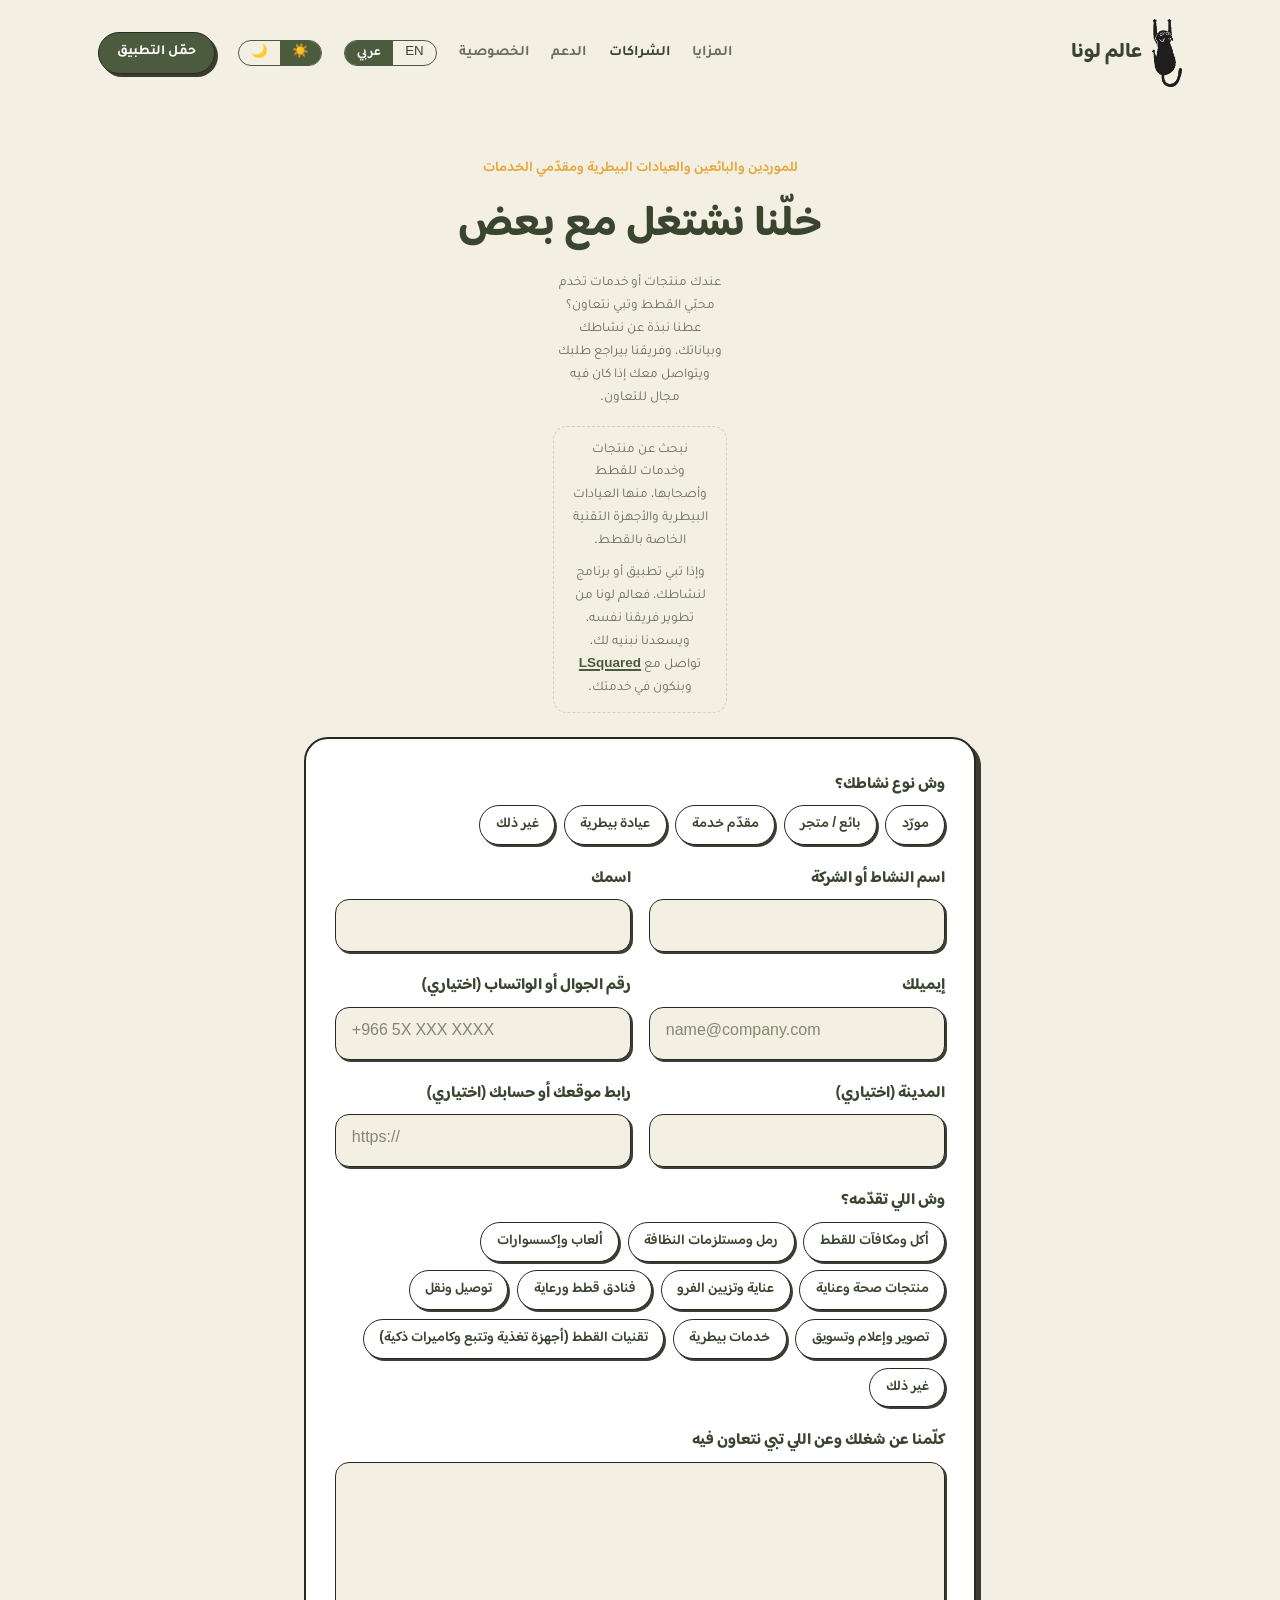
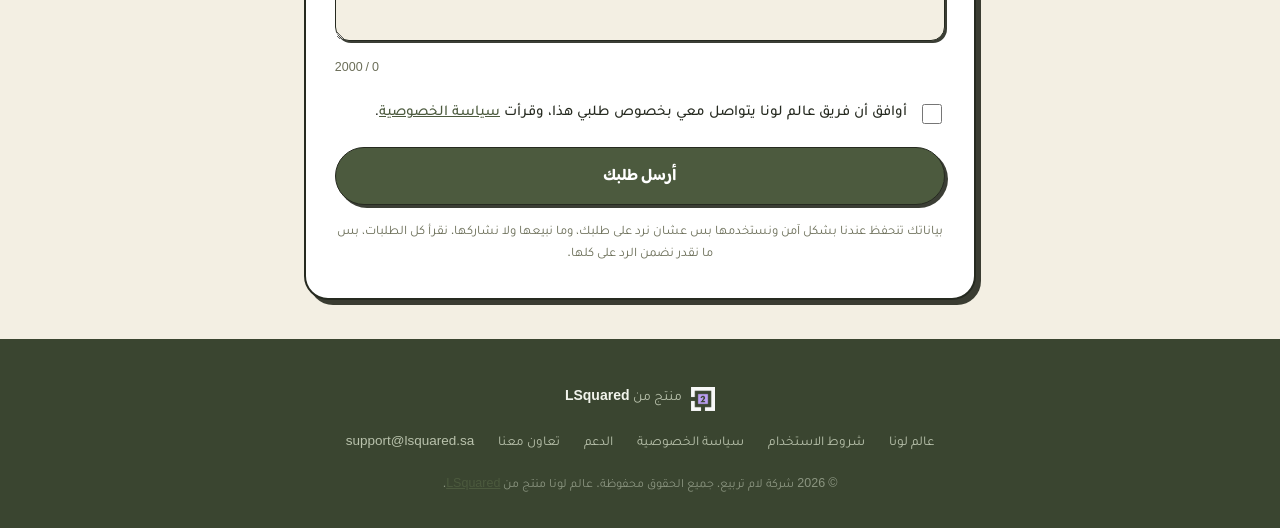
==== partners.html @ 373c2fe8 "Website: Partners page, side drawer, search markup and page counter - New /partners page: bilingual " ====
<!DOCTYPE html>
<html lang="ar" dir="rtl">
<head>
<meta charset="UTF-8">
<meta name="viewport" content="width=device-width, initial-scale=1.0">
<title>شركاء عالم لونا · Partner with Luna's World</title>
<meta name="description" content="للموردين والبائعين ومقدّمي الخدمات: أرسل طلب تعاون لفريق عالم لونا. — For suppliers, sellers and service providers: send a partnership enquiry to the Luna's World team.">
<!-- SEO-BLOCK:START (managed by build_seo.py, safe to regenerate) -->
<link rel="canonical" href="https://lunasworld.lsquared.sa/partners">
<meta name="robots" content="index, follow">
<meta property="og:site_name" content="Luna's World">
<meta property="og:type" content="website">
<meta property="og:title" content="شركاء عالم لونا · Partner with Luna's World">
<meta property="og:description" content="للموردين والبائعين ومقدّمي الخدمات: أرسل طلب تعاون لفريق عالم لونا. — For suppliers, sellers and service providers: send a partnership enquiry to the Luna's World team.">
<meta property="og:url" content="https://lunasworld.lsquared.sa/partners">
<meta property="og:image" content="https://lunasworld.lsquared.sa/og-image.png">
<meta property="og:image:width" content="1200">
<meta property="og:image:height" content="630">
<meta name="twitter:card" content="summary_large_image">
<meta name="twitter:title" content="شركاء عالم لونا · Partner with Luna's World">
<meta name="twitter:description" content="للموردين والبائعين ومقدّمي الخدمات: أرسل طلب تعاون لفريق عالم لونا. — For suppliers, sellers and service providers: send a partnership enquiry to the Luna's World team.">
<meta name="twitter:image" content="https://lunasworld.lsquared.sa/og-image.png">
<!-- SEO-BLOCK:END -->
<link rel="icon" type="image/png" href="[data-uri]">
<style>
@font-face { font-family:"Baloo 2"; src:url([data-uri]) format("woff2"); font-weight:600 800; font-display:swap; }
@font-face { font-family:"Baloo Bhaijaan 2"; src:url([data-uri]) format("woff2"); font-weight:600 800; font-display:swap; }
@font-face { font-family:"Nunito"; src:url([data-uri]) format("woff2"); font-weight:400 700; font-display:swap; }
@font-face { font-family:"Tajawal"; src:url([data-uri]) format("woff2"); font-weight:400; font-display:swap; }
@font-face { font-family:"Tajawal"; src:url([data-uri]) format("woff2"); font-weight:500; font-display:swap; }
@font-face { font-family:"Tajawal"; src:url([data-uri]) format("woff2"); font-weight:700; font-display:swap; }

:root {
  --cream: #f3efe3;
  --cream-deep: #e3dcc8;
  --card: #ffffff;
  --card-solid: #ffffff;
  --forest: #4c5a3e;
  --forest-deep: #3a4530;
  --gold: #e8a93c;
  --rose: #b5678f;
  --ink: #262a20;
  --ink-soft: #6b6e58;
  --line: rgba(38,42,32,0.16);
  --shadow: rgba(38,42,32,0.9);

  --font-display: "Baloo 2", sans-serif;
  --font-body: "Nunito", -apple-system, sans-serif;
}
html[lang="ar"] {
  --font-display: "Baloo Bhaijaan 2", sans-serif;
  --font-body: "Tajawal", -apple-system, sans-serif;
}
html[data-theme="dark"] {
  color-scheme: dark;
  --cream: #101010;
  --cream-deep: #2c2b23;
  --card: #191916;
  --card-solid: #191916;
  --forest: #759460;
  --forest-deep: #5c7549;
  --gold: #d6a24b;
  --rose: #c97fa3;
  --ink: #d6d3c6;
  --ink-soft: #82846f;
  --line: rgba(214,211,198,0.18);
  --shadow: rgba(0,0,0,0.6);
}
html, body { transition: background-color 0.2s ease, color 0.2s ease; }
.logo-dark, .appicon-dark { display: none; }
html[data-theme="dark"] .logo-light, html[data-theme="dark"] .appicon-light { display: none; }
html[data-theme="dark"] .logo-dark, html[data-theme="dark"] .appicon-dark { display: inline-block; }

/* language visibility: default markup is Arabic-first, English hidden until toggled */
html[lang="ar"] .en { display: none; }
html[lang="en"] .ar { display: none; }

* { box-sizing: border-box; }
html, body { margin:0; padding:0; }
body {
  background: var(--cream);
  color: var(--ink);
  font-family: var(--font-body);
  font-size: 17px;
  line-height: 1.7;
}
h1,h2,h3 { margin:0; text-wrap: balance; font-family: var(--font-display); }
p { margin:0; }
img { max-width:100%; display:block; }
a { color: var(--forest); }
a:focus-visible, button:focus-visible { outline: 2px solid var(--forest); outline-offset: 3px; }
button { font-family: inherit; cursor: pointer; }

.eyebrow {
  font-family: var(--font-display);
  font-weight: 600;
  font-size: 14px;
  letter-spacing: 0.03em;
  color: var(--gold);
  text-transform: uppercase;
}
html[lang="ar"] .eyebrow { text-transform: none; letter-spacing: 0; }

h2.section-title {
  font-weight: 700;
  font-size: clamp(1.7rem, 4vw, 2.4rem);
  color: var(--forest-deep);
  margin-top: 0.4rem;
}

/* ---------- nav ---------- */
.nav {
  display: flex;
  align-items: center;
  justify-content: space-between;
  gap: 1rem;
  padding: 1.2rem clamp(1.2rem, 4vw, 3rem);
  max-width: 1180px;
  margin: 0 auto;
}
.nav-brand {
  display: flex;
  align-items: center;
  gap: 0.6rem;
  text-decoration: none;
  color: var(--forest-deep);
}
.nav-brand img { width: 30px; height: auto; }
.nav-brand span { font-family: var(--font-display); font-weight: 700; font-size: 1.3rem; }
.nav-links { display: flex; align-items: center; gap: 1.4rem; font-size: 14.5px; }
.nav-links a { text-decoration: none; color: var(--ink-soft); font-weight: 600; }
.nav-links a:hover { color: var(--forest-deep); }
.nav-links a.nav-cta, .nav-links a.nav-cta:hover { color: #fff; }
.lang-toggle, .theme-toggle {
  display: inline-flex;
  border: 1.5px solid var(--forest);
  border-radius: 100px;
  overflow: hidden;
  font-family: var(--font-display);
  font-weight: 600;
  font-size: 13px;
}
.lang-toggle button, .theme-toggle button {
  border: none;
  background: transparent;
  color: var(--forest-deep);
  padding: 0.4em 0.9em;
  line-height: 1;
}
.lang-toggle button.active, .theme-toggle button.active { background: var(--forest); color: #fff; }
.nav-cta {
  font-size: 14px;
  font-weight: 700;
  color: #fff;
  background: var(--forest);
  padding: 0.6em 1.3em;
  border-radius: 100px;
  text-decoration: none;
  white-space: nowrap;
  border: 1.5px solid var(--ink);
  box-shadow: 3px 3px 0 var(--shadow);
  transition: transform 0.12s, box-shadow 0.12s, background 0.12s;
}
.nav-cta:hover { background: var(--forest-deep); transform: translate(1px,1px); box-shadow: 2px 2px 0 var(--shadow); }
@media (max-width: 700px) {
  .nav-links a:not(.nav-cta) { display: none; }
}

/* ---------- layout ---------- */
.wrap { max-width: 720px; margin: 0 auto; padding: 0 1.5rem; }
.wrap-wide { max-width: 1080px; margin: 0 auto; padding: 0 1.5rem; }
section { padding: 4.2rem 0; }

/* ---------- buttons ---------- */
.btn {
  display: inline-flex;
  align-items: center;
  gap: 0.5em;
  font-family: var(--font-display);
  font-size: 15.5px;
  font-weight: 700;
  padding: 0.85em 1.7em;
  border-radius: 100px;
  text-decoration: none;
  border: 1.5px solid var(--ink);
  box-shadow: 3px 3px 0 var(--shadow);
  transition: transform 0.12s, box-shadow 0.12s, background 0.12s;
}
.btn:hover { transform: translate(1px,1px); box-shadow: 2px 2px 0 var(--shadow); }
.btn-primary { background: var(--forest); color: #fff; }
.btn-primary:hover { background: var(--forest-deep); }
.btn-ghost { background: var(--card-solid); color: var(--forest-deep); }

.pill {
  display: inline-flex;
  align-items: center;
  gap: 0.5em;
  font-family: var(--font-display);
  font-size: 12.5px;
  font-weight: 600;
  padding: 0.5em 1.1em;
  border-radius: 100px;
  background: var(--card-solid);
  border: 1.5px solid var(--ink);
  box-shadow: 2px 2px 0 var(--shadow);
  color: var(--forest-deep);
}
.pill .dot { width:6px; height:6px; border-radius:50%; background: var(--rose); flex:none; }

/* ---------- cards ---------- */
.card {
  background: var(--card-solid);
  border: 1.5px solid var(--ink);
  border-radius: 18px;
  padding: 1.7rem 1.9rem;
  box-shadow: 3px 3px 0 var(--shadow);
}

/* ---------- hero ---------- */
.hero { padding: 3rem 0 3.5rem; text-align: center; }
.hero .wrap { display:flex; flex-direction:column; align-items:center; gap: 1.3rem; }
.hero .appicon { width: 120px; height:120px; border-radius: 28px; border: 2px solid var(--ink); box-shadow: 5px 5px 0 var(--shadow); }
.hero h1 {
  font-size: clamp(2.6rem, 9vw, 4rem);
  color: var(--forest-deep);
  line-height: 1.05;
}
.hero .tagline { font-size: 1.1rem; color: var(--ink-soft); max-width: 46ch; }
.hero .cta-row { display:flex; gap: 0.9rem; flex-wrap: wrap; justify-content:center; margin-top: 0.4rem; }

/* ---------- features ---------- */
.feature-grid {
  margin-top: 2.2rem;
  display: grid;
  grid-template-columns: repeat(2, 1fr);
  gap: 1.1rem;
}
.feature-grid .card { display:flex; gap: 1rem; align-items:flex-start; }
.feature-grid .card .emoji { font-size: 1.6rem; flex: none; }
.feature-grid .card h3 { font-size: 1.15rem; margin-bottom: 0.35rem; color: var(--forest-deep); }
.feature-grid .card p { font-size: 14.5px; color: var(--ink-soft); }
@media (max-width: 620px) { .feature-grid { grid-template-columns: 1fr; } }

/* ---------- steps ---------- */
.steps { margin-top: 2.2rem; display: flex; flex-direction: column; gap: 1rem; }
.step {
  display: flex; gap: 1.1rem; align-items: flex-start;
  background: var(--card-solid); border: 1.5px solid var(--ink); border-radius: 16px;
  box-shadow: 3px 3px 0 var(--shadow);
  padding: 1.4rem 1.6rem;
}
.step .num {
  font-family: var(--font-display); font-weight: 800; font-size: 1.5rem;
  color: var(--rose); flex: none; width: 1.3em;
}
.step h3 { font-size: 1.02rem; margin-bottom: 0.2rem; color: var(--forest-deep); }
.step p { font-size: 14.5px; color: var(--ink-soft); }

/* ---------- adopt showcase ---------- */
.showcase { display:flex; align-items:center; gap: 2.5rem; flex-wrap: wrap; justify-content:center; margin-top: 2rem; }
.showcase img { width: 220px; }
.showcase .text { max-width: 340px; text-align: start; }
.showcase .text p { color: var(--ink-soft); font-size: 15px; margin-top: 0.6rem; }

/* ---------- CTA band ---------- */
.cta-band {
  text-align: center;
  background: var(--card-solid);
  border: 2px solid var(--ink);
  border-radius: 24px;
  box-shadow: 5px 5px 0 var(--shadow);
  padding: 3rem 1.8rem;
  margin: 1rem 1.5rem;
}
.cta-band h2 { margin-bottom: 1.1rem; }

/* ---------- footer ---------- */
footer.site-footer {
  background: var(--forest-deep);
  color: #d9dfd2;
  padding: 3rem 1.5rem 2rem;
  margin-top: 2rem;
}
html[data-theme="dark"] footer.site-footer { background: #141a0f; }
footer .wrap-wide { display: flex; flex-direction: column; align-items: center; gap: 1.3rem; text-align: center; }
footer .lsquared-line { display: flex; align-items: center; gap: 0.6rem; font-size: 14px; color: #b9c2ac; }
footer .lsquared-line img { width: 24px; height: 24px; }
footer .lsquared-line a { color: #f2f4ec; text-decoration: none; font-weight: 700; }
footer .lsquared-line a:hover { text-decoration: underline; }
footer .foot-links { display: flex; gap: 1.5rem; flex-wrap: wrap; justify-content: center; font-size: 13.5px; }
footer .foot-links a { color: #b9c2ac; text-decoration: none; }
footer .foot-links a:hover { color: #fff; }
footer .copyright { font-size: 12.5px; color: #8b9580; }

/* ---------- legal pages ---------- */
.legal-header { padding: 3.2rem 0 1rem; text-align: center; }
.legal-header .eyebrow { display:block; margin-bottom: 0.5rem; }
.legal-header h1 { font-size: clamp(2rem, 6vw, 2.7rem); color: var(--forest-deep); }
.legal-header .updated { font-size: 13.5px; color: var(--ink-soft); margin-top: 0.6rem; }
.legal-body { padding-top: 0.5rem; padding-bottom: 3.6rem; }
.legal-body h2 {
  font-size: 1.3rem; margin-top: 2.4rem; margin-bottom: 0.7rem; color: var(--forest-deep);
}
.legal-body h2:first-child { margin-top: 0; }
.legal-body p, .legal-body li { font-size: 15.5px; color: var(--ink-soft); margin-bottom: 0.85rem; }
.legal-body ul { padding-inline-start: 1.3rem; margin: 0 0 0.85rem; }
.legal-body strong { color: var(--ink); }
.legal-body a { color: var(--forest); text-decoration: underline; text-decoration-color: var(--line); }

/* ---------- FAQ ---------- */
.faq-item { background: var(--card-solid); border: 1.5px solid var(--ink); border-radius: 16px; box-shadow: 3px 3px 0 var(--shadow); padding: 1.4rem 1.6rem; margin-bottom: 1rem; }
.faq-item h3 { font-size: 1.1rem; margin-bottom: 0.45rem; color: var(--forest-deep); }
.faq-item p { font-size: 14.5px; color: var(--ink-soft); }
.contact-card { text-align: center; background: var(--card-solid); border: 2px solid var(--ink); box-shadow: 5px 5px 0 var(--shadow); border-radius: 24px; padding: 2.6rem 1.8rem; margin: 2.4rem 0; }
.contact-card h2 { margin-bottom: 0.6rem; }
.contact-card p { color: var(--ink-soft); margin-bottom: 1.3rem; }
/* ---------- legal + FAQ additions (v2) ---------- */
.legal-h3 { font-size: 1.05rem; margin: 1.4rem 0 0.5rem; color: var(--ink); }
.legal-note { background: var(--card-solid); border: 1.5px solid var(--ink); border-radius: 16px; box-shadow: 3px 3px 0 var(--shadow); padding: 1rem 1.3rem; margin: 0 0 1rem; }
.legal-note p { margin: 0; }
.legal-body a:hover { color: var(--forest-deep); }
.faq-group-title { font-size: 1.25rem; color: var(--forest-deep); margin: 2.2rem 0 0.9rem; }
.faq-group-title:first-of-type { margin-top: 0.4rem; }
details.faq-item { padding: 0; overflow: hidden; }
details.faq-item summary { display: flex; align-items: center; justify-content: space-between; gap: 1rem; cursor: pointer; list-style: none; padding: 1.1rem 1.4rem; font-family: var(--font-display); font-weight: 700; font-size: 1.05rem; color: var(--forest-deep); }
details.faq-item summary::-webkit-details-marker { display: none; }
details.faq-item summary::after { content: "+"; flex: none; width: 1.7rem; height: 1.7rem; line-height: 1.5rem; text-align: center; border: 1.5px solid var(--ink); border-radius: 100px; color: var(--ink); font-size: 1.1rem; }
details.faq-item[open] summary::after { content: "\2212"; background: var(--forest); color: #fff; border-color: var(--forest); }
details.faq-item summary:focus-visible { outline: 2px solid var(--forest); outline-offset: -4px; border-radius: 14px; }
details.faq-item .faq-answer { padding: 0 1.4rem 1.2rem; }
details.faq-item .faq-answer p { margin: 0; font-size: 15px; color: var(--ink-soft); }
.faq-jump { display: flex; flex-wrap: wrap; gap: 0.5rem; margin: 0 0 1.6rem; }
.faq-jump a { text-decoration: none; font-weight: 700; font-size: 13.5px; color: var(--forest-deep); border: 1.5px solid var(--forest); border-radius: 100px; padding: 0.35em 0.95em; }
.faq-jump a:hover { background: var(--forest); color: #fff; }

/* ---------- partners form ---------- */
.form-card { background: var(--card-solid); border: 2px solid var(--ink); border-radius: 24px; box-shadow: 5px 5px 0 var(--shadow); padding: 2rem 1.8rem; margin-bottom: 2.4rem; }
.form-card .field { margin: 0 0 1.25rem; border: 0; padding: 0; min-width: 0; }
.form-card label, .form-card legend { display: block; font-family: var(--font-display); font-weight: 700; font-size: 1rem; color: var(--forest-deep); margin-bottom: .45rem; padding: 0; }
.row2 { display: grid; grid-template-columns: 1fr 1fr; gap: 0 1.1rem; }
@media (max-width: 620px) { .row2 { grid-template-columns: 1fr; } .form-card { padding: 1.5rem 1.2rem; } }
.form-card input[type="text"], .form-card input[type="email"], .form-card input[type="tel"], .form-card textarea {
  width: 100%; font: inherit; font-size: 16px; color: var(--ink); background: var(--cream); border: 1.5px solid var(--ink); border-radius: 14px; padding: .75em 1em; box-shadow: 2px 2px 0 var(--shadow); }
.form-card input[dir="ltr"]::placeholder { text-align: start; }
.form-card textarea { resize: vertical; min-height: 9rem; line-height: 1.6; }
.form-card input::placeholder, .form-card textarea::placeholder { color: var(--ink-soft); opacity: .8; }
.form-card input:focus-visible, .form-card textarea:focus-visible { outline: 2px solid var(--forest); outline-offset: 2px; }
.count { font-size: 12.5px; color: var(--ink-soft); text-align: end; margin-top: .3rem; }
.pills { display: flex; flex-wrap: wrap; gap: .55rem; }
.pill-opt { position: relative; margin: 0 !important; }
.pill-opt input { position: absolute; opacity: 0; inset: 0; width: 100%; height: 100%; margin: 0; cursor: pointer; }
.pill-opt > span { display: inline-block; font-family: var(--font-display); font-weight: 600; font-size: 14px; padding: .5em 1.1em; border-radius: 100px; background: var(--card-solid); border: 1.5px solid var(--ink); box-shadow: 2px 2px 0 var(--shadow); color: var(--forest-deep); transition: transform .12s, box-shadow .12s, background .12s; }
.pill-opt:hover > span { transform: translate(1px,1px); box-shadow: 1px 1px 0 var(--shadow); }
.pill-opt input:checked + span { background: var(--forest); color: #fff; }
.pill-opt input:focus-visible + span { outline: 2px solid var(--forest); outline-offset: 3px; }
.check { display: flex !important; gap: .7rem; align-items: flex-start; font-family: var(--font-body) !important; font-weight: 500 !important; font-size: 15px !important; color: var(--ink) !important; cursor: pointer; }
.check input { width: 1.25rem; height: 1.25rem; margin-top: .2rem; flex: none; accent-color: var(--forest); }
.check a { color: var(--forest); }
.err { display: none; margin: .4rem 0 0 !important; font-size: 13.5px !important; color: #b5482a !important; font-weight: 600; }
html[data-theme="dark"] .err { color: #e0845f !important; }
.field.invalid .err { display: block; }
.field.invalid input[type="text"], .field.invalid input[type="email"], .field.invalid input[type="tel"], .field.invalid textarea { border-color: #b5482a; }
html[data-theme="dark"] .field.invalid input[type="text"], html[data-theme="dark"] .field.invalid input[type="email"], html[data-theme="dark"] .field.invalid input[type="tel"], html[data-theme="dark"] .field.invalid textarea { border-color: #e0845f; }
.hp { position: absolute; width: 1px; height: 1px; margin: -1px; padding: 0; border: 0; overflow: hidden; clip: rect(0 0 0 0); clip-path: inset(50%); white-space: nowrap; }
.form-msg { margin: 0 0 1.1rem; padding: .9rem 1.1rem; border: 1.5px solid #b5482a; border-radius: 14px; font-size: 14.5px; background: var(--cream); }
.form-msg p { margin: 0 !important; color: var(--ink) !important; }
.form-card .btn { width: 100%; justify-content: center; cursor: pointer; font-size: 16.5px; }
.form-card .btn[disabled] { opacity: .7; cursor: progress; }
.fineprint { font-size: 13px !important; color: var(--ink-soft) !important; margin: 1.1rem 0 0 !important; text-align: center; }
.scope-note { max-width: 58ch; margin: 1rem auto 0; font-size: 13.5px; color: var(--ink-soft); text-align: center; border: 1.5px dashed var(--line); border-radius: 14px; padding: .75rem 1rem; }
.scope-note p { margin: 0 !important; color: var(--ink-soft) !important; font-size: 13.5px !important; }
.scope-note p + p { margin-top: .55rem !important; }
.scope-note a { color: var(--forest); font-weight: 700; text-decoration: underline; text-decoration-thickness: 1.5px; text-underline-offset: 2px; }
.scope-note a:hover { color: var(--forest-deep); }
.thanks { text-align: center; }
.thanks h2 { color: var(--forest-deep); font-size: 1.6rem; margin: .6rem 0 .6rem; }
.thanks p { color: var(--ink-soft); margin: 0 0 1.4rem; }
.check-big { width: 4rem; height: 4rem; margin: 0 auto; border-radius: 50%; background: var(--forest); color: #fff; font-size: 2rem; line-height: 4rem; border: 2px solid var(--ink); box-shadow: 3px 3px 0 var(--shadow); }
/* ---------- nav drawer ---------- */
.nav-burger { display: none; align-items: center; justify-content: center; width: 46px; height: 46px; padding: 0; flex: none; cursor: pointer;
  background: var(--card-solid); border: 1.5px solid var(--ink); border-radius: 50%; box-shadow: 3px 3px 0 var(--shadow); transition: transform .12s, box-shadow .12s; }
.nav-burger:hover { transform: translate(1px,1px); box-shadow: 2px 2px 0 var(--shadow); }
.nav-burger:focus-visible, .drawer-close:focus-visible, .d-row:focus-visible, .d-cta:focus-visible { outline: 2px solid var(--forest); outline-offset: 3px; }
.nav-burger .bars { display: grid; gap: 5px; }
.nav-burger .bars i { display: block; width: 20px; height: 2.5px; border-radius: 2px; background: var(--ink); }
@media (max-width: 980px) {
  .nav-links { display: none; }
  .nav-burger { display: inline-flex; }
  .nav { padding-block: .9rem; }
}
html.drawer-open { overflow: hidden; }
.drawer-scrim { position: fixed; inset: 0; z-index: 999; background: rgba(14,15,9,.5); opacity: 0; visibility: hidden; transition: opacity .25s ease, visibility 0s linear .25s; }
.drawer-scrim.open { opacity: 1; visibility: visible; transition: opacity .25s ease, visibility 0s; }
.drawer { position: fixed; z-index: 1000; top: 0; bottom: 0; inset-inline-start: 0; width: min(88vw, 360px); display: flex; flex-direction: column;
  background: var(--cream); color: var(--ink); border-inline-end: 2px solid var(--ink); box-shadow: 6px 0 0 var(--shadow);
  transform: translateX(-105%); visibility: hidden; transition: transform .28s ease, visibility 0s linear .28s; overscroll-behavior: contain; }
html[dir="rtl"] .drawer { transform: translateX(105%); box-shadow: -6px 0 0 var(--shadow); }
.drawer.open, html[dir="rtl"] .drawer.open { transform: none; visibility: visible; transition: transform .28s ease, visibility 0s; }
@media (prefers-reduced-motion: reduce) { .drawer, .drawer-scrim, .nav-burger { transition: none !important; } }
.drawer-head { display: flex; align-items: center; justify-content: space-between; gap: .8rem; padding: .85rem 1.1rem .75rem; border-bottom: 1.5px solid var(--line); }
.drawer-brand .nav-brand { gap: .55rem; }
.drawer-close { width: 42px; height: 42px; flex: none; display: inline-flex; align-items: center; justify-content: center; cursor: pointer; font-size: 16px; font-weight: 700; color: var(--ink);
  background: var(--card-solid); border: 1.5px solid var(--ink); border-radius: 50%; box-shadow: 2px 2px 0 var(--shadow); }
.drawer-body { flex: 1; overflow-y: auto; padding: .95rem 1.1rem .2rem; }
.drawer section.d-sec { padding: 0; margin-bottom: 1.05rem; }
.d-title { font-family: var(--font-display); font-weight: 700; font-size: 13.5px; color: var(--forest); margin: 0 .3rem .4rem; letter-spacing: .02em; }
.d-card { background: var(--card-solid); border: 1.5px solid var(--ink); border-radius: 18px; box-shadow: 3px 3px 0 var(--shadow); overflow: hidden; }
.d-row { display: flex; align-items: center; gap: .8rem; padding: .6rem .9rem; text-decoration: none; color: var(--ink); border-bottom: 1px solid var(--line); }
.d-row:last-child { border-bottom: 0; }
.d-row:hover { background: var(--cream-deep); }
.d-row[aria-current="page"] { background: var(--cream-deep); }
.d-row[aria-current="page"] .d-label { color: var(--forest-deep); }
.d-ico { flex: none; width: 2rem; height: 2rem; display: inline-flex; align-items: center; justify-content: center; color: var(--forest-deep); background: var(--cream); border: 1.5px solid var(--ink); border-radius: 50%; }
.d-row:hover .d-ico, .d-row[aria-current="page"] .d-ico { background: var(--card-solid); }
.drawer .ic { display: block; flex: none; }
.drawer .theme-toggle button { display: inline-flex; align-items: center; gap: .4em; }
.drawer .theme-toggle button .ic { margin-inline: 0; }
.d-label { flex: 1; font-family: var(--font-display); font-weight: 700; font-size: 1rem; line-height: 1.3; }
.d-chev { flex: none; width: .5rem; height: .5rem; border-top: 2.5px solid var(--ink-soft); border-right: 2.5px solid var(--ink-soft); transform: rotate(45deg); }
html[dir="rtl"] .d-chev { border-right: 0; border-left: 2.5px solid var(--ink-soft); transform: rotate(-45deg); }
.d-pref { display: flex; align-items: center; justify-content: space-between; gap: .8rem; padding: .6rem .9rem; border-bottom: 1px solid var(--line); }
.d-pref:last-child { border-bottom: 0; }
.d-pref-label { font-family: var(--font-display); font-weight: 700; font-size: 1rem; }
.drawer .lang-toggle button, .drawer .theme-toggle button { padding: .5em .95em; font-size: 13.5px; cursor: pointer; white-space: nowrap; }
.drawer-foot { padding: .75rem 1.1rem 1.1rem; border-top: 1.5px solid var(--line); }
.d-cta { display: flex; align-items: center; justify-content: center; text-decoration: none; font-family: var(--font-display); font-weight: 700; font-size: 1.05rem; color: #fff; background: var(--forest);
  padding: .85em 1.2em; border-radius: 100px; border: 1.5px solid var(--ink); box-shadow: 3px 3px 0 var(--shadow); }
.d-cta:hover { background: var(--forest-deep); }
.d-credit { margin: .75rem 0 0; display: flex; justify-content: center; font-size: 13.5px; color: var(--ink-soft); }
.drawer .lsquared-line, .d-credit-text { display: inline-flex; align-items: center; gap: .55rem; }
.drawer .lsquared-line img { width: 28px; height: 28px; padding: 3px; border-radius: 8px; background: var(--forest-deep); border: 1.5px solid var(--ink); }
.drawer .lsquared-line a, .d-credit-text a { color: var(--forest-deep); font-weight: 700; text-decoration: none; }
.drawer .lsquared-line a:hover, .d-credit-text a:hover { text-decoration: underline; text-underline-offset: 3px; }
/* ---------- end nav drawer ---------- */
</style>
<!-- SEO-EXTRA:START -->
<meta name="apple-itunes-app" content="app-id=6449742649">
<script type="application/ld+json">
{
  "@context": "https://schema.org",
  "@type": "BreadcrumbList",
  "itemListElement": [
    {
      "@type": "ListItem",
      "position": 1,
      "name": "Luna's World",
      "item": "https://lunasworld.lsquared.sa/"
    },
    {
      "@type": "ListItem",
      "position": 2,
      "name": "Partner with us",
      "item": "https://lunasworld.lsquared.sa/partners"
    }
  ]
}
</script>
<script type="application/ld+json">
{
  "@context": "https://schema.org",
  "@type": "ContactPage",
  "name": "Partner with Luna's World",
  "url": "https://lunasworld.lsquared.sa/partners",
  "inLanguage": [
    "ar",
    "en"
  ],
  "isPartOf": {
    "@type": "WebSite",
    "name": "Luna's World",
    "url": "https://lunasworld.lsquared.sa/"
  }
}
</script>
<script>window.va=window.va||function(){(window.vaq=window.vaq||[]).push(arguments)};</script>
<script defer src="/_vercel/insights/script.js"></script>
<!-- SEO-EXTRA:END -->
</head>
<body>

<nav class="nav">
  <a class="nav-brand" href="index.html">
    <img class="logo-mark logo-light" src="[data-uri]" alt="Luna's World cat mascot" />
    <img class="logo-mark logo-dark" src="[data-uri]" alt="Luna's World cat mascot (dark)" />
    <span><span class="en">Luna's World</span><span class="ar">عالم لونا</span></span>
  </a>
  <div class="nav-links">
    <a href="index.html#features"><span class="en">Features</span><span class="ar">المزايا</span></a>
    <a href="partners.html" style="color:var(--forest-deep);font-weight:700;"><span class="en">Partners</span><span class="ar">الشراكات</span></a>
    <a href="support.html"><span class="en">Support</span><span class="ar">الدعم</span></a>
    <a href="privacy.html"><span class="en">Privacy</span><span class="ar">الخصوصية</span></a>
    <div class="lang-toggle">
      <button type="button" data-lang="en" onclick="setLunaLang('en')">EN</button>
      <button type="button" data-lang="ar" onclick="setLunaLang('ar')">عربي</button>
    </div>
    <div class="theme-toggle" role="group" aria-label="Light or dark theme">
      <button type="button" data-theme-btn="light" onclick="setLunaTheme('light')" title="Light" aria-label="Light">☀️</button>
      <button type="button" data-theme-btn="dark" onclick="setLunaTheme('dark')" title="Dark" aria-label="Dark">🌙</button>
    </div>
    <a class="nav-cta" href="https://apps.apple.com/us/app/lunas-world/id6449742649"><span class="en">Get the App</span><span class="ar">حمّل التطبيق</span></a>
  </div>
  
  
  
  
  
  
  
  
  
  
  
  
  <button class="nav-burger" type="button" aria-label="القائمة / Menu" aria-expanded="false" aria-controls="site-drawer"><span class="bars" aria-hidden="true"><i></i><i></i><i></i></span></button>
</nav>
<!-- NAV-DRAWER:START (added by nav_drawer.py) -->
<div class="drawer-scrim" id="drawer-scrim"></div>
<aside class="drawer" id="site-drawer" role="dialog" aria-modal="true" aria-label="القائمة / Menu" aria-hidden="true" inert>
  <div class="drawer-head">
    <div class="drawer-brand" id="drawer-brand"></div>
    <button class="drawer-close" type="button" aria-label="إغلاق / Close"><svg class="ic" width="18" height="18" viewBox="0 0 24 24" fill="none" stroke="currentColor" stroke-width="2.2" stroke-linecap="round" stroke-linejoin="round" aria-hidden="true" focusable="false"><path d="M6.5 6.5l11 11M17.5 6.5l-11 11"/></svg></button>
  </div>
  <div class="drawer-body">
    <section class="d-sec">
      <p class="d-title"><span class="en">Explore</span><span class="ar">تصفّح</span></p>
      <div class="d-card">
        <a class="d-row" href="index.html#features"><span class="d-ico" aria-hidden="true"><svg class="ic" width="20" height="20" viewBox="0 0 24 24" fill="none" stroke="currentColor" stroke-width="1.8" stroke-linecap="round" stroke-linejoin="round" aria-hidden="true" focusable="false"><path fill="currentColor" fill-opacity=".2" d="M12 12.4c-2.7 0-5 2.7-5 4.8 0 1.6 1.3 2.3 2.6 2.3 1 0 1.5-.4 2.4-.4s1.4.4 2.4.4c1.3 0 2.6-.7 2.6-2.3 0-2.1-2.3-4.8-5-4.8z"/><ellipse fill="currentColor" fill-opacity=".2" cx="5.4" cy="10.2" rx="1.7" ry="2.1"/><ellipse fill="currentColor" fill-opacity=".2" cx="9.2" cy="6" rx="1.7" ry="2.2"/><ellipse fill="currentColor" fill-opacity=".2" cx="14.8" cy="6" rx="1.7" ry="2.2"/><ellipse fill="currentColor" fill-opacity=".2" cx="18.6" cy="10.2" rx="1.7" ry="2.1"/></svg></span><span class="d-label"><span class="en">Features</span><span class="ar">المزايا</span></span><span class="d-chev" aria-hidden="true"></span></a><a class="d-row" href="index.html#whats-new"><span class="d-ico" aria-hidden="true"><svg class="ic" width="20" height="20" viewBox="0 0 24 24" fill="none" stroke="currentColor" stroke-width="1.8" stroke-linecap="round" stroke-linejoin="round" aria-hidden="true" focusable="false"><path fill="currentColor" fill-opacity=".2" d="M10.5 3.5l1.9 5.1 5.1 1.9-5.1 1.9-1.9 5.1-1.9-5.1-5.1-1.9 5.1-1.9z"/><path fill="currentColor" fill-opacity=".2" d="M18.5 15.5l.8 2.2 2.2.8-2.2.8-.8 2.2-.8-2.2-2.2-.8 2.2-.8z"/></svg></span><span class="d-label"><span class="en">What's new</span><span class="ar">الجديد</span></span><span class="d-chev" aria-hidden="true"></span></a><a class="d-row" href="partners.html" data-page="partners"><span class="d-ico" aria-hidden="true"><svg class="ic" width="20" height="20" viewBox="0 0 24 24" fill="none" stroke="currentColor" stroke-width="1.8" stroke-linecap="round" stroke-linejoin="round" aria-hidden="true" focusable="false"><circle fill="currentColor" fill-opacity=".2" cx="8.8" cy="12" r="5.2"/><circle fill="currentColor" fill-opacity=".2" cx="15.2" cy="12" r="5.2"/></svg></span><span class="d-label"><span class="en">Partners</span><span class="ar">الشراكات</span></span><span class="d-chev" aria-hidden="true"></span></a><a class="d-row" href="support.html" data-page="support"><span class="d-ico" aria-hidden="true"><svg class="ic" width="20" height="20" viewBox="0 0 24 24" fill="none" stroke="currentColor" stroke-width="1.8" stroke-linecap="round" stroke-linejoin="round" aria-hidden="true" focusable="false"><path fill="currentColor" fill-opacity=".2" d="M4.2 10.3V4.6l4.3 2.6c2.2-.7 4.8-.7 7 0l4.3-2.6v5.7c.9 1 1.4 2.2 1.4 3.4 0 3.6-4 5.6-9.2 5.6-1.1 0-2.1-.1-3-.3L5.4 20.6l.8-3.5C4.4 16.1 3.3 14.9 3.3 13.7c0-1.2.4-2.4.9-3.4z"/><circle cx="9" cy="12.6" r=".9" fill="currentColor" stroke="none"/><circle cx="15" cy="12.6" r=".9" fill="currentColor" stroke="none"/></svg></span><span class="d-label"><span class="en">Support &amp; FAQ</span><span class="ar">الدعم والأسئلة</span></span><span class="d-chev" aria-hidden="true"></span></a><a class="d-row" href="privacy.html" data-page="privacy"><span class="d-ico" aria-hidden="true"><svg class="ic" width="20" height="20" viewBox="0 0 24 24" fill="none" stroke="currentColor" stroke-width="1.8" stroke-linecap="round" stroke-linejoin="round" aria-hidden="true" focusable="false"><path fill="currentColor" fill-opacity=".2" d="M12 3.2l7 2.7v5.3c0 4.3-2.8 7.8-7 9.6-4.2-1.8-7-5.3-7-9.6V5.9z"/><path d="M8.8 12.1l2.3 2.3 4.2-4.7"/></svg></span><span class="d-label"><span class="en">Privacy Policy</span><span class="ar">سياسة الخصوصية</span></span><span class="d-chev" aria-hidden="true"></span></a><a class="d-row" href="terms.html" data-page="terms"><span class="d-ico" aria-hidden="true"><svg class="ic" width="20" height="20" viewBox="0 0 24 24" fill="none" stroke="currentColor" stroke-width="1.8" stroke-linecap="round" stroke-linejoin="round" aria-hidden="true" focusable="false"><path fill="currentColor" fill-opacity=".2" d="M6.2 3.5h7.8l4 4v13H6.2z"/><path d="M14 3.5v4h4"/><path d="M9.2 12.2h5.6M9.2 15.6h5.6"/></svg></span><span class="d-label"><span class="en">Terms of Use</span><span class="ar">شروط الاستخدام</span></span><span class="d-chev" aria-hidden="true"></span></a>
      </div>
    </section>
    <section class="d-sec">
      <p class="d-title"><span class="en">Preferences</span><span class="ar">التفضيلات</span></p>
      <div class="d-card">
        <div class="d-pref">
          <span class="d-pref-label"><span class="en">Language</span><span class="ar">اللغة</span></span>
          <div class="lang-toggle">
            <button type="button" data-lang="en" onclick="setLunaLang('en')">EN</button>
            <button type="button" data-lang="ar" onclick="setLunaLang('ar')">عربي</button>
          </div>
        </div>
        <div class="d-pref">
          <span class="d-pref-label"><span class="en">Appearance</span><span class="ar">المظهر</span></span>
          <div class="theme-toggle" role="group" aria-label="Light or dark theme">
            <button type="button" data-theme-btn="light" onclick="setLunaTheme('light')"><svg class="ic" width="16" height="16" viewBox="0 0 24 24" fill="none" stroke="currentColor" stroke-width="1.8" stroke-linecap="round" stroke-linejoin="round" aria-hidden="true" focusable="false"><circle fill="currentColor" fill-opacity=".25" cx="12" cy="12" r="4"/><path d="M12 2.8v2M12 19.2v2M2.8 12h2M19.2 12h2M5.5 5.5l1.4 1.4M17.1 17.1l1.4 1.4M5.5 18.5l1.4-1.4M17.1 6.9l1.4-1.4"/></svg><span class="en">Light</span><span class="ar">فاتح</span></button>
            <button type="button" data-theme-btn="dark" onclick="setLunaTheme('dark')"><svg class="ic" width="16" height="16" viewBox="0 0 24 24" fill="none" stroke="currentColor" stroke-width="1.8" stroke-linecap="round" stroke-linejoin="round" aria-hidden="true" focusable="false"><path fill="currentColor" fill-opacity=".25" d="M20 14.6A8.2 8.2 0 0 1 9.4 4a8.2 8.2 0 1 0 10.6 10.6z"/></svg><span class="en">Dark</span><span class="ar">داكن</span></button>
          </div>
        </div>
      </div>
    </section>
  </div>
  <div class="drawer-foot">
    <a class="d-cta" href="https://apps.apple.com/us/app/lunas-world/id6449742649"><span class="en">Get the App</span><span class="ar">حمّل التطبيق</span></a>
    <div class="d-credit" id="drawer-credit"><span class="d-credit-text"><span class="en">A product by</span><span class="ar">منتج من</span> <a href="https://lsquared.sa">LSquared</a></span></div>
  </div>
</aside>
<!-- NAV-DRAWER:END -->


<section class="legal-header wrap">
  <span class="eyebrow"><span class="en">For suppliers, sellers, vet clinics &amp; service providers</span><span class="ar">للموردين والبائعين والعيادات البيطرية ومقدّمي الخدمات</span></span>
  <h1><span class="en">Partner with Luna's World</span><span class="ar">خلّنا نشتغل مع بعض</span></h1>
  <p class="updated" style="max-width:56ch;margin-inline:auto;"><span class="en">If you supply, sell or provide products and services for cat owners, we would be glad to hear from you. Tell us about your business and our team will review your enquiry and contact you if there is a fit.</span><span class="ar">عندك منتجات أو خدمات تخدم محبّي القطط وتبي نتعاون؟ عطنا نبذة عن نشاطك وبياناتك، وفريقنا بيراجع طلبك ويتواصل معك إذا كان فيه مجال للتعاون.</span></p>
  <div class="scope-note"><p><span class="en">We are looking for products and services for cats and their owners, including vet clinics and physical cat-technology items.</span><span class="ar">نبحث عن منتجات وخدمات للقطط وأصحابها، منها العيادات البيطرية والأجهزة التقنية الخاصة بالقطط.</span></p><p class="scope-dev"><span class="en">Looking for an app or software of your own? Luna's World was built by our own in-house team, and we would be glad to build one for you. Just get in touch with <a href="https://lsquared.sa" target="_blank" rel="noopener">LSquared</a>.</span><span class="ar">وإذا تبي تطبيق أو برنامج لنشاطك، فعالم لونا من تطوير فريقنا نفسه، ويسعدنا نبنيه لك. تواصل مع <a href="https://lsquared.sa" target="_blank" rel="noopener">LSquared</a> وبنكون في خدمتك.</span></p></div>
</section>

<section class="wrap" style="padding-top:0.5rem;">
  <form id="partner-form" class="form-card" novalidate>
    <fieldset class="field" data-field="type">
      <legend><span class="en">What best describes you?</span><span class="ar">وش نوع نشاطك؟</span></legend>
      <div class="pills"><label class="pill-opt"><input type="radio" name="type" value="supplier"><span><span class="en">Supplier</span><span class="ar">مورّد</span></span></label><label class="pill-opt"><input type="radio" name="type" value="seller"><span><span class="en">Seller / retailer</span><span class="ar">بائع / متجر</span></span></label><label class="pill-opt"><input type="radio" name="type" value="service"><span><span class="en">Service provider</span><span class="ar">مقدّم خدمة</span></span></label><label class="pill-opt"><input type="radio" name="type" value="clinic"><span><span class="en">Vet clinic</span><span class="ar">عيادة بيطرية</span></span></label><label class="pill-opt"><input type="radio" name="type" value="other"><span><span class="en">Other</span><span class="ar">غير ذلك</span></span></label></div>
      <p class="err" role="alert"><span class="en">Please choose one.</span><span class="ar">اختر واحد من الخيارات.</span></p>
    </fieldset>

    <div class="row2">
      <div class="field" data-field="business"><label for="business"><span class="en">Business or company name</span><span class="ar">اسم النشاط أو الشركة</span></label><input id="business" name="business" type="text" maxlength="120" autocomplete="organization"><p class="err" role="alert"><span class="en">This field is required.</span><span class="ar">هذا الحقل مطلوب.</span></p></div>
      <div class="field" data-field="name"><label for="name"><span class="en">Your name</span><span class="ar">اسمك</span></label><input id="name" name="name" type="text" maxlength="100" autocomplete="name"><p class="err" role="alert"><span class="en">This field is required.</span><span class="ar">هذا الحقل مطلوب.</span></p></div>
    </div>

    <div class="row2">
      <div class="field" data-field="email"><label for="email"><span class="en">Email address</span><span class="ar">إيميلك</span></label><input id="email" name="email" type="email" maxlength="160" autocomplete="email" dir="ltr" placeholder="name@company.com"><p class="err" role="alert"><span class="en">Please enter a valid email address.</span><span class="ar">الإيميل غير صحيح، تأكد منه.</span></p></div>
      <div class="field" data-field="phone"><label for="phone"><span class="en">Phone or WhatsApp (optional)</span><span class="ar">رقم الجوال أو الواتساب (اختياري)</span></label><input id="phone" name="phone" type="tel" maxlength="40" autocomplete="tel" dir="ltr" placeholder="+966 5X XXX XXXX"><p class="err" role="alert"><span class="en">This field is required.</span><span class="ar">هذا الحقل مطلوب.</span></p></div>
    </div>

    <div class="row2">
      <div class="field" data-field="city"><label for="city"><span class="en">City / country (optional)</span><span class="ar">المدينة (اختياري)</span></label><input id="city" name="city" type="text" maxlength="80" autocomplete="address-level2"><p class="err" role="alert"><span class="en">This field is required.</span><span class="ar">هذا الحقل مطلوب.</span></p></div>
      <div class="field" data-field="link"><label for="link"><span class="en">Website or social link (optional)</span><span class="ar">رابط موقعك أو حسابك (اختياري)</span></label><input id="link" name="link" type="text" maxlength="300" inputmode="url" dir="ltr" placeholder="https://"><p class="err" role="alert"><span class="en">That link doesn't look right.</span><span class="ar">الرابط غير صحيح.</span></p></div>
    </div>

    <fieldset class="field" data-field="category">
      <legend><span class="en">What do you offer?</span><span class="ar">وش اللي تقدّمه؟</span></legend>
      <div class="pills"><label class="pill-opt"><input type="radio" name="category" value="Pet food & treats"><span><span class="en">Pet food & treats</span><span class="ar">أكل ومكافآت للقطط</span></span></label><label class="pill-opt"><input type="radio" name="category" value="Litter & hygiene"><span><span class="en">Litter & hygiene</span><span class="ar">رمل ومستلزمات النظافة</span></span></label><label class="pill-opt"><input type="radio" name="category" value="Toys & accessories"><span><span class="en">Toys & accessories</span><span class="ar">ألعاب وإكسسوارات</span></span></label><label class="pill-opt"><input type="radio" name="category" value="Health & wellness products"><span><span class="en">Health & wellness products</span><span class="ar">منتجات صحة وعناية</span></span></label><label class="pill-opt"><input type="radio" name="category" value="Grooming"><span><span class="en">Grooming</span><span class="ar">عناية وتزيين الفرو</span></span></label><label class="pill-opt"><input type="radio" name="category" value="Boarding & pet sitting"><span><span class="en">Boarding & pet sitting</span><span class="ar">فنادق قطط ورعاية</span></span></label><label class="pill-opt"><input type="radio" name="category" value="Delivery & transport"><span><span class="en">Delivery & transport</span><span class="ar">توصيل ونقل</span></span></label><label class="pill-opt"><input type="radio" name="category" value="Photography, media & marketing"><span><span class="en">Photography, media & marketing</span><span class="ar">تصوير وإعلام وتسويق</span></span></label><label class="pill-opt"><input type="radio" name="category" value="Veterinary services"><span><span class="en">Veterinary services</span><span class="ar">خدمات بيطرية</span></span></label><label class="pill-opt"><input type="radio" name="category" value="Cat technology (smart feeders, trackers, cameras)"><span><span class="en">Cat technology (smart feeders, trackers, cameras)</span><span class="ar">تقنيات القطط (أجهزة تغذية وتتبع وكاميرات ذكية)</span></span></label><label class="pill-opt"><input type="radio" name="category" value="Other"><span><span class="en">Other</span><span class="ar">غير ذلك</span></span></label></div>
      <p class="err" role="alert"><span class="en">Please choose one.</span><span class="ar">اختر واحد من الخيارات.</span></p>
    </fieldset>

    <div class="field" data-field="message">
      <label for="message"><span class="en">Tell us about your business and how you would like to work together</span><span class="ar">كلّمنا عن شغلك وعن اللي تبي نتعاون فيه</span></label>
      <textarea id="message" name="message" rows="6" maxlength="2000"></textarea>
      <div class="count"><span id="count">0</span> / 2000</div>
      <p class="err" role="alert"><span class="en">Please write at least 10 characters.</span><span class="ar">اكتب لنا على الأقل 10 أحرف.</span></p>
    </div>

    <div class="hp" aria-hidden="true"><label>Website <input type="text" name="company_site" tabindex="-1" autocomplete="off"></label></div>

    <div class="field consent" data-field="consent"><label class="check"><input id="consent" name="consent" type="checkbox"><span><span class="en">I agree that the Luna's World team may contact me about this enquiry, and I have read the <a href="privacy.html" target="_blank" rel="noopener">Privacy Policy</a>.</span><span class="ar">أوافق أن فريق عالم لونا يتواصل معي بخصوص طلبي هذا، وقرأت <a href="privacy.html" target="_blank" rel="noopener">سياسة الخصوصية</a>.</span></span></label><p class="err" role="alert"><span class="en">Please tick the box so we can contact you.</span><span class="ar">لازم توافق عشان نقدر نتواصل معك.</span></p></div>

    <div id="form-status" class="form-msg" role="status" aria-live="polite" hidden><p class="msg-error"><span class="en">We couldn't send your enquiry right now. Please try again in a moment, or email us at <a href="mailto:support@lsquared.sa">support@lsquared.sa</a>.</span><span class="ar">ما قدرنا نرسل طلبك الحين. جرّب مرة ثانية بعد شوي، أو راسلنا على <a href="mailto:support@lsquared.sa">support@lsquared.sa</a>.</span></p></div>

    <button id="send" class="btn btn-primary" type="submit">
      <span class="idle"><span class="en">Send enquiry</span><span class="ar">أرسل طلبك</span></span>
      <span class="busy" hidden><span class="en">Sending…</span><span class="ar">جاري الإرسال…</span></span>
    </button>

    <p class="fineprint"><span class="en">Your details are stored securely and used only to respond to your enquiry. We do not sell or share them. We read every enquiry, but we can't promise a reply to each one.</span><span class="ar">بياناتك تنحفظ عندنا بشكل آمن ونستخدمها بس عشان نرد على طلبك، وما نبيعها ولا نشاركها. نقرأ كل الطلبات، بس ما نقدر نضمن الرد على كلها.</span></p>
  </form>

  <div id="thanks" class="form-card thanks" hidden>
    <div class="check-big" aria-hidden="true">✓</div>
    <h2><span class="en">Thank you, your enquiry has been received</span><span class="ar">وصلنا طلبك، حيّاك الله!</span></h2>
    <p><span class="en">Our team will review your details and contact you if there is a fit. Thank you for your interest in Luna's World.</span><span class="ar">بنراجع بياناتك ونتواصل معك قريب إن شاء الله إذا كان فيه مجال للتعاون. شكراً لاهتمامك بعالم لونا.</span></p>
    <a class="btn btn-ghost" href="index.html"><span class="en">Back to home</span><span class="ar">الرجوع للرئيسية</span></a>
  </div>
</section>


<footer class="site-footer">
  <div class="wrap-wide">
    <div class="lsquared-line">
      <img src="[data-uri]" alt="LSquared mark" />
      <span><span class="en">A product by</span><span class="ar">منتج من</span> <a href="https://lsquared.sa">LSquared</a></span>
    </div>
    <div class="foot-links">
      <a href="index.html"><span class="en">Luna's World</span><span class="ar">عالم لونا</span></a>
      <a href="terms.html"><span class="en">Terms of Use</span><span class="ar">شروط الاستخدام</span></a>
      <a href="privacy.html"><span class="en">Privacy Policy</span><span class="ar">سياسة الخصوصية</span></a>
      <a href="support.html"><span class="en">Support</span><span class="ar">الدعم</span></a>
      <a href="partners.html"><span class="en">Partner with us</span><span class="ar">تعاون معنا</span></a>
      <a href="mailto:support@lsquared.sa">support@lsquared.sa</a>
    </div>
    <div class="copyright">
      <span class="en">&copy; 2026 L Squared Est. All rights reserved. Luna's World is a product of <a href="https://lsquared.sa" target="_blank" rel="noopener">LSquared</a>.</span>
      <span class="ar">&copy; 2026 شركة لام تربيع. جميع الحقوق محفوظة. عالم لونا منتج من <a href="https://lsquared.sa" target="_blank" rel="noopener">LSquared</a>.</span>
    </div>
  </div>
</footer>


<script>
(function () {
  function setLang(lang) {
    document.documentElement.lang = lang;
    document.documentElement.dir = lang === "ar" ? "rtl" : "ltr";
    document.querySelectorAll(".lang-toggle button").forEach(function (b) {
      b.classList.toggle("active", b.dataset.lang === lang);
    });
    try { localStorage.setItem("lunasworld-lang", lang); } catch (e) {}
  }
  window.setLunaLang = setLang;
  var saved = "ar";
  try { saved = localStorage.getItem("lunasworld-lang") || "ar"; } catch (e) {}
  setLang(saved);

  function setTheme(theme) {
    document.documentElement.setAttribute("data-theme", theme);
    document.querySelectorAll(".theme-toggle button").forEach(function (b) {
      b.classList.toggle("active", b.dataset.themeBtn === theme);
    });
    try { localStorage.setItem("lunasworld-theme", theme); } catch (e) {}
  }
  window.setLunaTheme = setTheme;
  var savedTheme = "light";
  try { savedTheme = localStorage.getItem("lunasworld-theme") || "light"; } catch (e) {}
  setTheme(savedTheme);
})();
</script>

<script>
(function () {
  var form = document.getElementById("partner-form");
  if (!form) return;
  var ENDPOINT = "https://firestore.googleapis.com/v1/projects/luna-sworld-acf4b/databases/(default)/documents/PartnerInquiries";
  var loadedAt = Date.now();
  var busy = false;

  function text(v) { return (v || "").replace(/^\s+|\s+$/g, ""); }
  function val(name) { var el = form.elements[name]; return el ? text(el.value) : ""; }
  function radio(name) { var r = form.querySelector('input[name="' + name + '"]:checked'); return r ? r.value : ""; }
  function size(s) { return Array.from(s).length; }
  function fieldEl(id) { return form.querySelector('[data-field="' + id + '"]'); }
  function normalizeLink(v) { if (!v) return ""; return /^https?:\/\//i.test(v) ? v : "https://" + v; }

  var count = document.getElementById("count");
  form.elements["message"].addEventListener("input", function () { count.textContent = size(this.value); });

  function validate() {
    var bad = [];
    function mark(id, isBad) { var f = fieldEl(id); f.classList.toggle("invalid", isBad); if (isBad) bad.push(f); }
    mark("type", !radio("type"));
    mark("business", val("business").length < 1);
    mark("name", val("name").length < 1);
    mark("email", !/^[^@\s]+@[^@\s]+\.[^@\s]+$/.test(val("email")));
    var link = normalizeLink(val("link")), linkBad = false;
    if (link) { try { var u = new URL(link); linkBad = !/\./.test(u.hostname) || /\s/.test(val("link")); } catch (e) { linkBad = true; } }
    mark("link", linkBad);
    mark("category", !radio("category"));
    mark("message", size(val("message")) < 10);
    mark("consent", !form.elements["consent"].checked);
    return bad;
  }

  form.addEventListener("input", function (e) { var f = e.target.closest(".field"); if (f) f.classList.remove("invalid"); });
  form.addEventListener("change", function (e) { var f = e.target.closest(".field"); if (f) f.classList.remove("invalid"); });

  function setBusy(on) {
    busy = on;
    var b = document.getElementById("send");
    b.disabled = on;
    b.querySelector(".idle").hidden = on;
    b.querySelector(".busy").hidden = !on;
  }
  function showDone() {
    form.hidden = true;
    var t = document.getElementById("thanks");
    t.hidden = false;
    try { if (window.va) window.va("event", { name: "partner_inquiry_sent" }); } catch (e) {}
    t.scrollIntoView({ behavior: "smooth", block: "center" });
  }

  form.addEventListener("submit", function (e) {
    e.preventDefault();
    if (busy) return;
    var status = document.getElementById("form-status");
    status.hidden = true;
    var bad = validate();
    if (bad.length) {
      bad[0].scrollIntoView({ behavior: "smooth", block: "center" });
      var focusable = bad[0].querySelector("input, textarea");
      if (focusable) focusable.focus({ preventScroll: true });
      return;
    }
    // A bot fills the hidden field or submits instantly: pretend it worked, send nothing.
    if (form.elements["company_site"].value || Date.now() - loadedAt < 2500) { showDone(); return; }

    function s(v) { return { stringValue: v }; }
    var fields = {
      type: s(radio("type")), business: s(val("business")), name: s(val("name")), email: s(val("email")),
      category: s(radio("category")), message: s(val("message")), consent: { booleanValue: true },
      status: s("new"), submittedAt: s(new Date().toISOString()), source: s("website"),
      lang: s(document.documentElement.lang === "en" ? "en" : "ar")
    };
    if (val("phone")) fields.phone = s(val("phone"));
    if (val("city")) fields.city = s(val("city"));
    var link = normalizeLink(val("link")); if (link) fields.link = s(link);

    setBusy(true);
    var ctl = new AbortController();
    var timer = setTimeout(function () { ctl.abort(); }, 20000);
    fetch(ENDPOINT, { method: "POST", headers: { "Content-Type": "application/json" }, body: JSON.stringify({ fields: fields }), signal: ctl.signal })
      .then(function (r) { if (!r.ok) throw new Error("HTTP " + r.status); showDone(); })
      .catch(function () { status.hidden = false; status.scrollIntoView({ behavior: "smooth", block: "center" }); })
      .then(function () { clearTimeout(timer); setBusy(false); });
  });
})();
</script>

<script>
/* NAV-DRAWER-JS */
(function () {
  var drawer = document.getElementById("site-drawer");
  var scrim = document.getElementById("drawer-scrim");
  var burger = document.querySelector(".nav-burger");
  if (!drawer || !scrim || !burger) return;
  var closeBtn = drawer.querySelector(".drawer-close");
  var brand = document.querySelector(".nav .nav-brand");
  var slot = document.getElementById("drawer-brand");
  if (brand && slot && !slot.firstChild) slot.appendChild(brand.cloneNode(true));
  var credit = document.getElementById("drawer-credit");
  var line = document.querySelector("footer .lsquared-line");
  if (credit && line) { credit.innerHTML = ""; credit.appendChild(line.cloneNode(true)); }

  // Mark the page you are on.
  var file = (location.pathname.split("/").pop() || "index").replace(/\.html$/, "") || "index";
  drawer.querySelectorAll("a.d-row[data-page]").forEach(function (a) {
    if (a.getAttribute("data-page") === file) a.setAttribute("aria-current", "page");
  });

  function open() {
    drawer.removeAttribute("inert");
    drawer.setAttribute("aria-hidden", "false");
    drawer.classList.add("open");
    scrim.classList.add("open");
    document.documentElement.classList.add("drawer-open");
    burger.setAttribute("aria-expanded", "true");
    closeBtn.focus();
  }
  function close(keepFocus) {
    drawer.classList.remove("open");
    scrim.classList.remove("open");
    document.documentElement.classList.remove("drawer-open");
    drawer.setAttribute("aria-hidden", "true");
    drawer.setAttribute("inert", "");
    burger.setAttribute("aria-expanded", "false");
    if (keepFocus !== true) burger.focus();
  }
  burger.addEventListener("click", open);
  closeBtn.addEventListener("click", function () { close(); });
  scrim.addEventListener("click", function () { close(); });
  // Every link in the drawer (rows, logo, Get the App, LSquared) closes it and then lets the browser follow the link.
  // The credit line is added after load, so listen on the drawer itself rather than on each link.
  drawer.addEventListener("click", function (e) {
    var a = e.target.closest ? e.target.closest("a[href]") : null;
    if (a && drawer.contains(a)) close(true);
  });
  document.addEventListener("keydown", function (e) {
    if (!drawer.classList.contains("open")) return;
    if (e.key === "Escape") { close(); return; }
    if (e.key === "Tab") {
      var f = drawer.querySelectorAll("a[href], button");
      var first = f[0], last = f[f.length - 1];
      if (e.shiftKey && document.activeElement === first) { e.preventDefault(); last.focus(); }
      else if (!e.shiftKey && document.activeElement === last) { e.preventDefault(); first.focus(); }
    }
  });
  var wide = window.matchMedia("(min-width: 981px)");
  var onWide = function (m) { if (m.matches && drawer.classList.contains("open")) close(); };
  if (wide.addEventListener) wide.addEventListener("change", onWide); else if (wide.addListener) wide.addListener(onWide);
})();
</script>
</body>
</html>
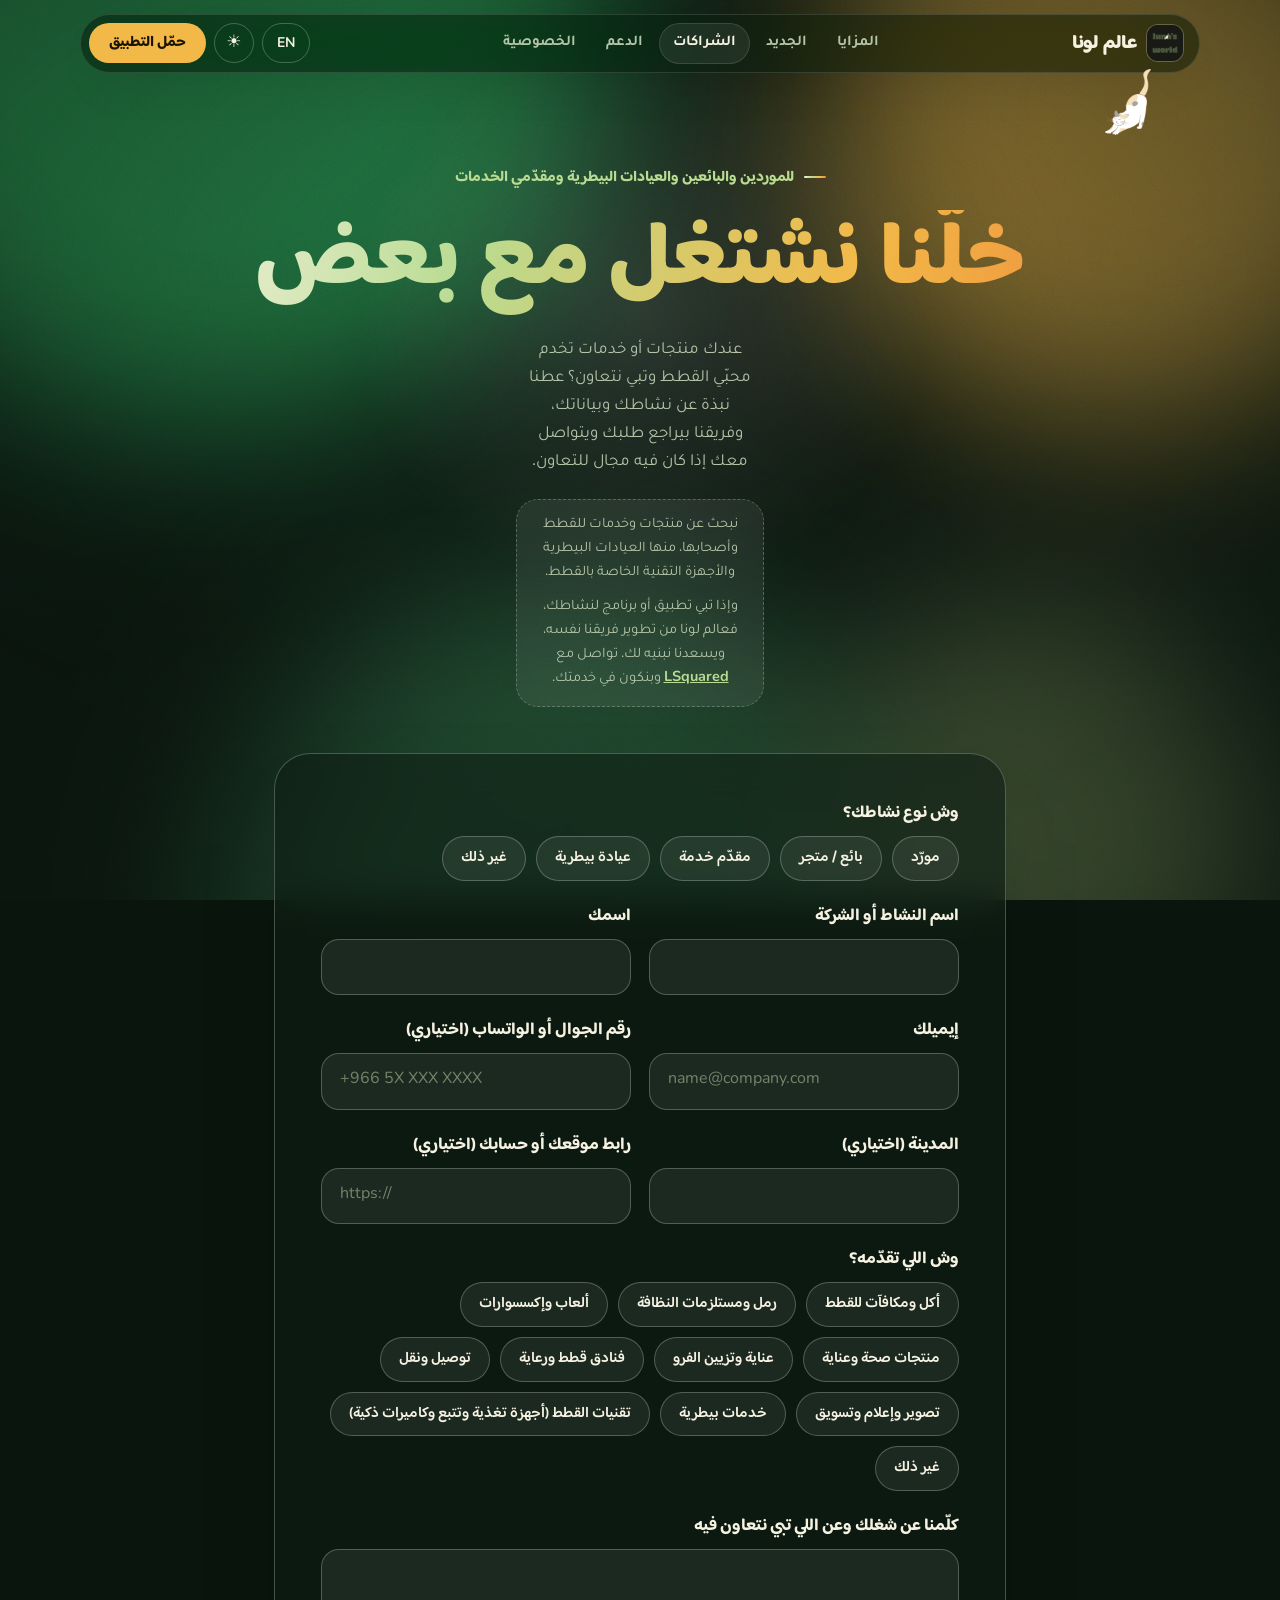
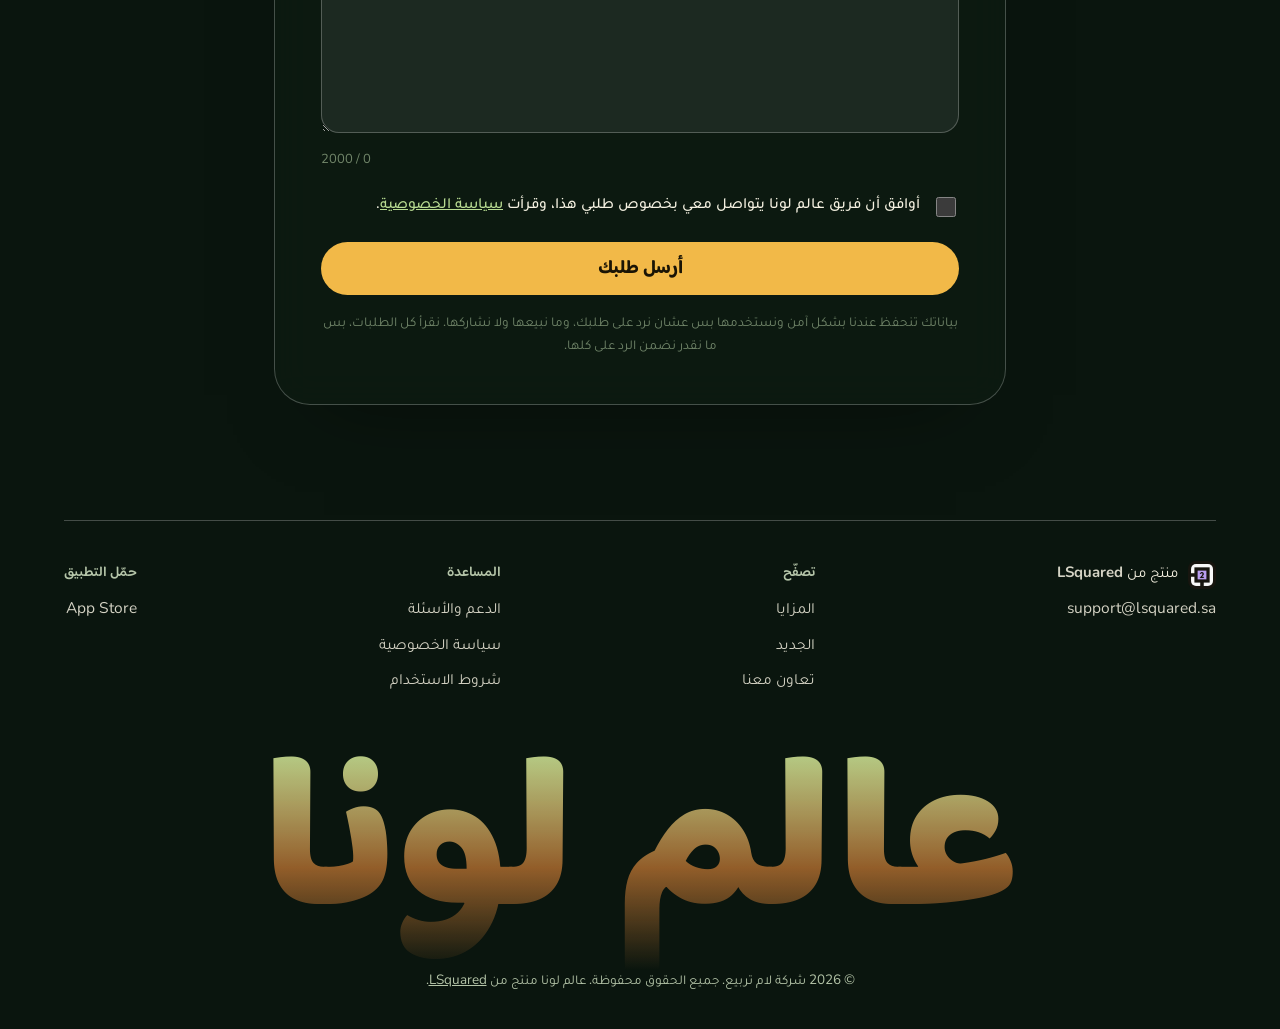
==== commit 315182dc: "Website redesign: aurora/glass look, app-faithful phone demos, phone-first layout - New shared asset" ====
--- a/partners.html
+++ b/partners.html
@@ -21,418 +21,13 @@
 <meta name="twitter:description" content="للموردين والبائعين ومقدّمي الخدمات: أرسل طلب تعاون لفريق عالم لونا. — For suppliers, sellers and service providers: send a partnership enquiry to the Luna's World team.">
 <meta name="twitter:image" content="https://lunasworld.lsquared.sa/og-image.png">
 <!-- SEO-BLOCK:END -->
-<link rel="icon" type="image/png" href="[data-uri]">
-<style>
-@font-face { font-family:"Baloo 2"; src:url([data-uri]) format("woff2"); font-weight:600 800; font-display:swap; }
-@font-face { font-family:"Baloo Bhaijaan 2"; src:url([data-uri]) format("woff2"); font-weight:600 800; font-display:swap; }
-@font-face { font-family:"Nunito"; src:url([data-uri]) format("woff2"); font-weight:400 700; font-display:swap; }
-@font-face { font-family:"Tajawal"; src:url([data-uri]) format("woff2"); font-weight:400; font-display:swap; }
-@font-face { font-family:"Tajawal"; src:url([data-uri]) format("woff2"); font-weight:500; font-display:swap; }
-@font-face { font-family:"Tajawal"; src:url([data-uri]) format("woff2"); font-weight:700; font-display:swap; }
-
-:root {
-  --cream: #f3efe3;
-  --cream-deep: #e3dcc8;
-  --card: #ffffff;
-  --card-solid: #ffffff;
-  --forest: #4c5a3e;
-  --forest-deep: #3a4530;
-  --gold: #e8a93c;
-  --rose: #b5678f;
-  --ink: #262a20;
-  --ink-soft: #6b6e58;
-  --line: rgba(38,42,32,0.16);
-  --shadow: rgba(38,42,32,0.9);
-
-  --font-display: "Baloo 2", sans-serif;
-  --font-body: "Nunito", -apple-system, sans-serif;
-}
-html[lang="ar"] {
-  --font-display: "Baloo Bhaijaan 2", sans-serif;
-  --font-body: "Tajawal", -apple-system, sans-serif;
-}
-html[data-theme="dark"] {
-  color-scheme: dark;
-  --cream: #101010;
-  --cream-deep: #2c2b23;
-  --card: #191916;
-  --card-solid: #191916;
-  --forest: #759460;
-  --forest-deep: #5c7549;
-  --gold: #d6a24b;
-  --rose: #c97fa3;
-  --ink: #d6d3c6;
-  --ink-soft: #82846f;
-  --line: rgba(214,211,198,0.18);
-  --shadow: rgba(0,0,0,0.6);
-}
-html, body { transition: background-color 0.2s ease, color 0.2s ease; }
-.logo-dark, .appicon-dark { display: none; }
-html[data-theme="dark"] .logo-light, html[data-theme="dark"] .appicon-light { display: none; }
-html[data-theme="dark"] .logo-dark, html[data-theme="dark"] .appicon-dark { display: inline-block; }
-
-/* language visibility: default markup is Arabic-first, English hidden until toggled */
-html[lang="ar"] .en { display: none; }
-html[lang="en"] .ar { display: none; }
-
-* { box-sizing: border-box; }
-html, body { margin:0; padding:0; }
-body {
-  background: var(--cream);
-  color: var(--ink);
-  font-family: var(--font-body);
-  font-size: 17px;
-  line-height: 1.7;
-}
-h1,h2,h3 { margin:0; text-wrap: balance; font-family: var(--font-display); }
-p { margin:0; }
-img { max-width:100%; display:block; }
-a { color: var(--forest); }
-a:focus-visible, button:focus-visible { outline: 2px solid var(--forest); outline-offset: 3px; }
-button { font-family: inherit; cursor: pointer; }
-
-.eyebrow {
-  font-family: var(--font-display);
-  font-weight: 600;
-  font-size: 14px;
-  letter-spacing: 0.03em;
-  color: var(--gold);
-  text-transform: uppercase;
-}
-html[lang="ar"] .eyebrow { text-transform: none; letter-spacing: 0; }
-
-h2.section-title {
-  font-weight: 700;
-  font-size: clamp(1.7rem, 4vw, 2.4rem);
-  color: var(--forest-deep);
-  margin-top: 0.4rem;
-}
-
-/* ---------- nav ---------- */
-.nav {
-  display: flex;
-  align-items: center;
-  justify-content: space-between;
-  gap: 1rem;
-  padding: 1.2rem clamp(1.2rem, 4vw, 3rem);
-  max-width: 1180px;
-  margin: 0 auto;
-}
-.nav-brand {
-  display: flex;
-  align-items: center;
-  gap: 0.6rem;
-  text-decoration: none;
-  color: var(--forest-deep);
-}
-.nav-brand img { width: 30px; height: auto; }
-.nav-brand span { font-family: var(--font-display); font-weight: 700; font-size: 1.3rem; }
-.nav-links { display: flex; align-items: center; gap: 1.4rem; font-size: 14.5px; }
-.nav-links a { text-decoration: none; color: var(--ink-soft); font-weight: 600; }
-.nav-links a:hover { color: var(--forest-deep); }
-.nav-links a.nav-cta, .nav-links a.nav-cta:hover { color: #fff; }
-.lang-toggle, .theme-toggle {
-  display: inline-flex;
-  border: 1.5px solid var(--forest);
-  border-radius: 100px;
-  overflow: hidden;
-  font-family: var(--font-display);
-  font-weight: 600;
-  font-size: 13px;
-}
-.lang-toggle button, .theme-toggle button {
-  border: none;
-  background: transparent;
-  color: var(--forest-deep);
-  padding: 0.4em 0.9em;
-  line-height: 1;
-}
-.lang-toggle button.active, .theme-toggle button.active { background: var(--forest); color: #fff; }
-.nav-cta {
-  font-size: 14px;
-  font-weight: 700;
-  color: #fff;
-  background: var(--forest);
-  padding: 0.6em 1.3em;
-  border-radius: 100px;
-  text-decoration: none;
-  white-space: nowrap;
-  border: 1.5px solid var(--ink);
-  box-shadow: 3px 3px 0 var(--shadow);
-  transition: transform 0.12s, box-shadow 0.12s, background 0.12s;
-}
-.nav-cta:hover { background: var(--forest-deep); transform: translate(1px,1px); box-shadow: 2px 2px 0 var(--shadow); }
-@media (max-width: 700px) {
-  .nav-links a:not(.nav-cta) { display: none; }
-}
-
-/* ---------- layout ---------- */
-.wrap { max-width: 720px; margin: 0 auto; padding: 0 1.5rem; }
-.wrap-wide { max-width: 1080px; margin: 0 auto; padding: 0 1.5rem; }
-section { padding: 4.2rem 0; }
-
-/* ---------- buttons ---------- */
-.btn {
-  display: inline-flex;
-  align-items: center;
-  gap: 0.5em;
-  font-family: var(--font-display);
-  font-size: 15.5px;
-  font-weight: 700;
-  padding: 0.85em 1.7em;
-  border-radius: 100px;
-  text-decoration: none;
-  border: 1.5px solid var(--ink);
-  box-shadow: 3px 3px 0 var(--shadow);
-  transition: transform 0.12s, box-shadow 0.12s, background 0.12s;
-}
-.btn:hover { transform: translate(1px,1px); box-shadow: 2px 2px 0 var(--shadow); }
-.btn-primary { background: var(--forest); color: #fff; }
-.btn-primary:hover { background: var(--forest-deep); }
-.btn-ghost { background: var(--card-solid); color: var(--forest-deep); }
-
-.pill {
-  display: inline-flex;
-  align-items: center;
-  gap: 0.5em;
-  font-family: var(--font-display);
-  font-size: 12.5px;
-  font-weight: 600;
-  padding: 0.5em 1.1em;
-  border-radius: 100px;
-  background: var(--card-solid);
-  border: 1.5px solid var(--ink);
-  box-shadow: 2px 2px 0 var(--shadow);
-  color: var(--forest-deep);
-}
-.pill .dot { width:6px; height:6px; border-radius:50%; background: var(--rose); flex:none; }
-
-/* ---------- cards ---------- */
-.card {
-  background: var(--card-solid);
-  border: 1.5px solid var(--ink);
-  border-radius: 18px;
-  padding: 1.7rem 1.9rem;
-  box-shadow: 3px 3px 0 var(--shadow);
-}
-
-/* ---------- hero ---------- */
-.hero { padding: 3rem 0 3.5rem; text-align: center; }
-.hero .wrap { display:flex; flex-direction:column; align-items:center; gap: 1.3rem; }
-.hero .appicon { width: 120px; height:120px; border-radius: 28px; border: 2px solid var(--ink); box-shadow: 5px 5px 0 var(--shadow); }
-.hero h1 {
-  font-size: clamp(2.6rem, 9vw, 4rem);
-  color: var(--forest-deep);
-  line-height: 1.05;
-}
-.hero .tagline { font-size: 1.1rem; color: var(--ink-soft); max-width: 46ch; }
-.hero .cta-row { display:flex; gap: 0.9rem; flex-wrap: wrap; justify-content:center; margin-top: 0.4rem; }
-
-/* ---------- features ---------- */
-.feature-grid {
-  margin-top: 2.2rem;
-  display: grid;
-  grid-template-columns: repeat(2, 1fr);
-  gap: 1.1rem;
-}
-.feature-grid .card { display:flex; gap: 1rem; align-items:flex-start; }
-.feature-grid .card .emoji { font-size: 1.6rem; flex: none; }
-.feature-grid .card h3 { font-size: 1.15rem; margin-bottom: 0.35rem; color: var(--forest-deep); }
-.feature-grid .card p { font-size: 14.5px; color: var(--ink-soft); }
-@media (max-width: 620px) { .feature-grid { grid-template-columns: 1fr; } }
-
-/* ---------- steps ---------- */
-.steps { margin-top: 2.2rem; display: flex; flex-direction: column; gap: 1rem; }
-.step {
-  display: flex; gap: 1.1rem; align-items: flex-start;
-  background: var(--card-solid); border: 1.5px solid var(--ink); border-radius: 16px;
-  box-shadow: 3px 3px 0 var(--shadow);
-  padding: 1.4rem 1.6rem;
-}
-.step .num {
-  font-family: var(--font-display); font-weight: 800; font-size: 1.5rem;
-  color: var(--rose); flex: none; width: 1.3em;
-}
-.step h3 { font-size: 1.02rem; margin-bottom: 0.2rem; color: var(--forest-deep); }
-.step p { font-size: 14.5px; color: var(--ink-soft); }
-
-/* ---------- adopt showcase ---------- */
-.showcase { display:flex; align-items:center; gap: 2.5rem; flex-wrap: wrap; justify-content:center; margin-top: 2rem; }
-.showcase img { width: 220px; }
-.showcase .text { max-width: 340px; text-align: start; }
-.showcase .text p { color: var(--ink-soft); font-size: 15px; margin-top: 0.6rem; }
-
-/* ---------- CTA band ---------- */
-.cta-band {
-  text-align: center;
-  background: var(--card-solid);
-  border: 2px solid var(--ink);
-  border-radius: 24px;
-  box-shadow: 5px 5px 0 var(--shadow);
-  padding: 3rem 1.8rem;
-  margin: 1rem 1.5rem;
-}
-.cta-band h2 { margin-bottom: 1.1rem; }
-
-/* ---------- footer ---------- */
-footer.site-footer {
-  background: var(--forest-deep);
-  color: #d9dfd2;
-  padding: 3rem 1.5rem 2rem;
-  margin-top: 2rem;
-}
-html[data-theme="dark"] footer.site-footer { background: #141a0f; }
-footer .wrap-wide { display: flex; flex-direction: column; align-items: center; gap: 1.3rem; text-align: center; }
-footer .lsquared-line { display: flex; align-items: center; gap: 0.6rem; font-size: 14px; color: #b9c2ac; }
-footer .lsquared-line img { width: 24px; height: 24px; }
-footer .lsquared-line a { color: #f2f4ec; text-decoration: none; font-weight: 700; }
-footer .lsquared-line a:hover { text-decoration: underline; }
-footer .foot-links { display: flex; gap: 1.5rem; flex-wrap: wrap; justify-content: center; font-size: 13.5px; }
-footer .foot-links a { color: #b9c2ac; text-decoration: none; }
-footer .foot-links a:hover { color: #fff; }
-footer .copyright { font-size: 12.5px; color: #8b9580; }
-
-/* ---------- legal pages ---------- */
-.legal-header { padding: 3.2rem 0 1rem; text-align: center; }
-.legal-header .eyebrow { display:block; margin-bottom: 0.5rem; }
-.legal-header h1 { font-size: clamp(2rem, 6vw, 2.7rem); color: var(--forest-deep); }
-.legal-header .updated { font-size: 13.5px; color: var(--ink-soft); margin-top: 0.6rem; }
-.legal-body { padding-top: 0.5rem; padding-bottom: 3.6rem; }
-.legal-body h2 {
-  font-size: 1.3rem; margin-top: 2.4rem; margin-bottom: 0.7rem; color: var(--forest-deep);
-}
-.legal-body h2:first-child { margin-top: 0; }
-.legal-body p, .legal-body li { font-size: 15.5px; color: var(--ink-soft); margin-bottom: 0.85rem; }
-.legal-body ul { padding-inline-start: 1.3rem; margin: 0 0 0.85rem; }
-.legal-body strong { color: var(--ink); }
-.legal-body a { color: var(--forest); text-decoration: underline; text-decoration-color: var(--line); }
-
-/* ---------- FAQ ---------- */
-.faq-item { background: var(--card-solid); border: 1.5px solid var(--ink); border-radius: 16px; box-shadow: 3px 3px 0 var(--shadow); padding: 1.4rem 1.6rem; margin-bottom: 1rem; }
-.faq-item h3 { font-size: 1.1rem; margin-bottom: 0.45rem; color: var(--forest-deep); }
-.faq-item p { font-size: 14.5px; color: var(--ink-soft); }
-.contact-card { text-align: center; background: var(--card-solid); border: 2px solid var(--ink); box-shadow: 5px 5px 0 var(--shadow); border-radius: 24px; padding: 2.6rem 1.8rem; margin: 2.4rem 0; }
-.contact-card h2 { margin-bottom: 0.6rem; }
-.contact-card p { color: var(--ink-soft); margin-bottom: 1.3rem; }
-/* ---------- legal + FAQ additions (v2) ---------- */
-.legal-h3 { font-size: 1.05rem; margin: 1.4rem 0 0.5rem; color: var(--ink); }
-.legal-note { background: var(--card-solid); border: 1.5px solid var(--ink); border-radius: 16px; box-shadow: 3px 3px 0 var(--shadow); padding: 1rem 1.3rem; margin: 0 0 1rem; }
-.legal-note p { margin: 0; }
-.legal-body a:hover { color: var(--forest-deep); }
-.faq-group-title { font-size: 1.25rem; color: var(--forest-deep); margin: 2.2rem 0 0.9rem; }
-.faq-group-title:first-of-type { margin-top: 0.4rem; }
-details.faq-item { padding: 0; overflow: hidden; }
-details.faq-item summary { display: flex; align-items: center; justify-content: space-between; gap: 1rem; cursor: pointer; list-style: none; padding: 1.1rem 1.4rem; font-family: var(--font-display); font-weight: 700; font-size: 1.05rem; color: var(--forest-deep); }
-details.faq-item summary::-webkit-details-marker { display: none; }
-details.faq-item summary::after { content: "+"; flex: none; width: 1.7rem; height: 1.7rem; line-height: 1.5rem; text-align: center; border: 1.5px solid var(--ink); border-radius: 100px; color: var(--ink); font-size: 1.1rem; }
-details.faq-item[open] summary::after { content: "\2212"; background: var(--forest); color: #fff; border-color: var(--forest); }
-details.faq-item summary:focus-visible { outline: 2px solid var(--forest); outline-offset: -4px; border-radius: 14px; }
-details.faq-item .faq-answer { padding: 0 1.4rem 1.2rem; }
-details.faq-item .faq-answer p { margin: 0; font-size: 15px; color: var(--ink-soft); }
-.faq-jump { display: flex; flex-wrap: wrap; gap: 0.5rem; margin: 0 0 1.6rem; }
-.faq-jump a { text-decoration: none; font-weight: 700; font-size: 13.5px; color: var(--forest-deep); border: 1.5px solid var(--forest); border-radius: 100px; padding: 0.35em 0.95em; }
-.faq-jump a:hover { background: var(--forest); color: #fff; }
-
-/* ---------- partners form ---------- */
-.form-card { background: var(--card-solid); border: 2px solid var(--ink); border-radius: 24px; box-shadow: 5px 5px 0 var(--shadow); padding: 2rem 1.8rem; margin-bottom: 2.4rem; }
-.form-card .field { margin: 0 0 1.25rem; border: 0; padding: 0; min-width: 0; }
-.form-card label, .form-card legend { display: block; font-family: var(--font-display); font-weight: 700; font-size: 1rem; color: var(--forest-deep); margin-bottom: .45rem; padding: 0; }
-.row2 { display: grid; grid-template-columns: 1fr 1fr; gap: 0 1.1rem; }
-@media (max-width: 620px) { .row2 { grid-template-columns: 1fr; } .form-card { padding: 1.5rem 1.2rem; } }
-.form-card input[type="text"], .form-card input[type="email"], .form-card input[type="tel"], .form-card textarea {
-  width: 100%; font: inherit; font-size: 16px; color: var(--ink); background: var(--cream); border: 1.5px solid var(--ink); border-radius: 14px; padding: .75em 1em; box-shadow: 2px 2px 0 var(--shadow); }
-.form-card input[dir="ltr"]::placeholder { text-align: start; }
-.form-card textarea { resize: vertical; min-height: 9rem; line-height: 1.6; }
-.form-card input::placeholder, .form-card textarea::placeholder { color: var(--ink-soft); opacity: .8; }
-.form-card input:focus-visible, .form-card textarea:focus-visible { outline: 2px solid var(--forest); outline-offset: 2px; }
-.count { font-size: 12.5px; color: var(--ink-soft); text-align: end; margin-top: .3rem; }
-.pills { display: flex; flex-wrap: wrap; gap: .55rem; }
-.pill-opt { position: relative; margin: 0 !important; }
-.pill-opt input { position: absolute; opacity: 0; inset: 0; width: 100%; height: 100%; margin: 0; cursor: pointer; }
-.pill-opt > span { display: inline-block; font-family: var(--font-display); font-weight: 600; font-size: 14px; padding: .5em 1.1em; border-radius: 100px; background: var(--card-solid); border: 1.5px solid var(--ink); box-shadow: 2px 2px 0 var(--shadow); color: var(--forest-deep); transition: transform .12s, box-shadow .12s, background .12s; }
-.pill-opt:hover > span { transform: translate(1px,1px); box-shadow: 1px 1px 0 var(--shadow); }
-.pill-opt input:checked + span { background: var(--forest); color: #fff; }
-.pill-opt input:focus-visible + span { outline: 2px solid var(--forest); outline-offset: 3px; }
-.check { display: flex !important; gap: .7rem; align-items: flex-start; font-family: var(--font-body) !important; font-weight: 500 !important; font-size: 15px !important; color: var(--ink) !important; cursor: pointer; }
-.check input { width: 1.25rem; height: 1.25rem; margin-top: .2rem; flex: none; accent-color: var(--forest); }
-.check a { color: var(--forest); }
-.err { display: none; margin: .4rem 0 0 !important; font-size: 13.5px !important; color: #b5482a !important; font-weight: 600; }
-html[data-theme="dark"] .err { color: #e0845f !important; }
-.field.invalid .err { display: block; }
-.field.invalid input[type="text"], .field.invalid input[type="email"], .field.invalid input[type="tel"], .field.invalid textarea { border-color: #b5482a; }
-html[data-theme="dark"] .field.invalid input[type="text"], html[data-theme="dark"] .field.invalid input[type="email"], html[data-theme="dark"] .field.invalid input[type="tel"], html[data-theme="dark"] .field.invalid textarea { border-color: #e0845f; }
-.hp { position: absolute; width: 1px; height: 1px; margin: -1px; padding: 0; border: 0; overflow: hidden; clip: rect(0 0 0 0); clip-path: inset(50%); white-space: nowrap; }
-.form-msg { margin: 0 0 1.1rem; padding: .9rem 1.1rem; border: 1.5px solid #b5482a; border-radius: 14px; font-size: 14.5px; background: var(--cream); }
-.form-msg p { margin: 0 !important; color: var(--ink) !important; }
-.form-card .btn { width: 100%; justify-content: center; cursor: pointer; font-size: 16.5px; }
-.form-card .btn[disabled] { opacity: .7; cursor: progress; }
-.fineprint { font-size: 13px !important; color: var(--ink-soft) !important; margin: 1.1rem 0 0 !important; text-align: center; }
-.scope-note { max-width: 58ch; margin: 1rem auto 0; font-size: 13.5px; color: var(--ink-soft); text-align: center; border: 1.5px dashed var(--line); border-radius: 14px; padding: .75rem 1rem; }
-.scope-note p { margin: 0 !important; color: var(--ink-soft) !important; font-size: 13.5px !important; }
-.scope-note p + p { margin-top: .55rem !important; }
-.scope-note a { color: var(--forest); font-weight: 700; text-decoration: underline; text-decoration-thickness: 1.5px; text-underline-offset: 2px; }
-.scope-note a:hover { color: var(--forest-deep); }
-.thanks { text-align: center; }
-.thanks h2 { color: var(--forest-deep); font-size: 1.6rem; margin: .6rem 0 .6rem; }
-.thanks p { color: var(--ink-soft); margin: 0 0 1.4rem; }
-.check-big { width: 4rem; height: 4rem; margin: 0 auto; border-radius: 50%; background: var(--forest); color: #fff; font-size: 2rem; line-height: 4rem; border: 2px solid var(--ink); box-shadow: 3px 3px 0 var(--shadow); }
-/* ---------- nav drawer ---------- */
-.nav-burger { display: none; align-items: center; justify-content: center; width: 46px; height: 46px; padding: 0; flex: none; cursor: pointer;
-  background: var(--card-solid); border: 1.5px solid var(--ink); border-radius: 50%; box-shadow: 3px 3px 0 var(--shadow); transition: transform .12s, box-shadow .12s; }
-.nav-burger:hover { transform: translate(1px,1px); box-shadow: 2px 2px 0 var(--shadow); }
-.nav-burger:focus-visible, .drawer-close:focus-visible, .d-row:focus-visible, .d-cta:focus-visible { outline: 2px solid var(--forest); outline-offset: 3px; }
-.nav-burger .bars { display: grid; gap: 5px; }
-.nav-burger .bars i { display: block; width: 20px; height: 2.5px; border-radius: 2px; background: var(--ink); }
-@media (max-width: 980px) {
-  .nav-links { display: none; }
-  .nav-burger { display: inline-flex; }
-  .nav { padding-block: .9rem; }
-}
-html.drawer-open { overflow: hidden; }
-.drawer-scrim { position: fixed; inset: 0; z-index: 999; background: rgba(14,15,9,.5); opacity: 0; visibility: hidden; transition: opacity .25s ease, visibility 0s linear .25s; }
-.drawer-scrim.open { opacity: 1; visibility: visible; transition: opacity .25s ease, visibility 0s; }
-.drawer { position: fixed; z-index: 1000; top: 0; bottom: 0; inset-inline-start: 0; width: min(88vw, 360px); display: flex; flex-direction: column;
-  background: var(--cream); color: var(--ink); border-inline-end: 2px solid var(--ink); box-shadow: 6px 0 0 var(--shadow);
-  transform: translateX(-105%); visibility: hidden; transition: transform .28s ease, visibility 0s linear .28s; overscroll-behavior: contain; }
-html[dir="rtl"] .drawer { transform: translateX(105%); box-shadow: -6px 0 0 var(--shadow); }
-.drawer.open, html[dir="rtl"] .drawer.open { transform: none; visibility: visible; transition: transform .28s ease, visibility 0s; }
-@media (prefers-reduced-motion: reduce) { .drawer, .drawer-scrim, .nav-burger { transition: none !important; } }
-.drawer-head { display: flex; align-items: center; justify-content: space-between; gap: .8rem; padding: .85rem 1.1rem .75rem; border-bottom: 1.5px solid var(--line); }
-.drawer-brand .nav-brand { gap: .55rem; }
-.drawer-close { width: 42px; height: 42px; flex: none; display: inline-flex; align-items: center; justify-content: center; cursor: pointer; font-size: 16px; font-weight: 700; color: var(--ink);
-  background: var(--card-solid); border: 1.5px solid var(--ink); border-radius: 50%; box-shadow: 2px 2px 0 var(--shadow); }
-.drawer-body { flex: 1; overflow-y: auto; padding: .95rem 1.1rem .2rem; }
-.drawer section.d-sec { padding: 0; margin-bottom: 1.05rem; }
-.d-title { font-family: var(--font-display); font-weight: 700; font-size: 13.5px; color: var(--forest); margin: 0 .3rem .4rem; letter-spacing: .02em; }
-.d-card { background: var(--card-solid); border: 1.5px solid var(--ink); border-radius: 18px; box-shadow: 3px 3px 0 var(--shadow); overflow: hidden; }
-.d-row { display: flex; align-items: center; gap: .8rem; padding: .6rem .9rem; text-decoration: none; color: var(--ink); border-bottom: 1px solid var(--line); }
-.d-row:last-child { border-bottom: 0; }
-.d-row:hover { background: var(--cream-deep); }
-.d-row[aria-current="page"] { background: var(--cream-deep); }
-.d-row[aria-current="page"] .d-label { color: var(--forest-deep); }
-.d-ico { flex: none; width: 2rem; height: 2rem; display: inline-flex; align-items: center; justify-content: center; color: var(--forest-deep); background: var(--cream); border: 1.5px solid var(--ink); border-radius: 50%; }
-.d-row:hover .d-ico, .d-row[aria-current="page"] .d-ico { background: var(--card-solid); }
-.drawer .ic { display: block; flex: none; }
-.drawer .theme-toggle button { display: inline-flex; align-items: center; gap: .4em; }
-.drawer .theme-toggle button .ic { margin-inline: 0; }
-.d-label { flex: 1; font-family: var(--font-display); font-weight: 700; font-size: 1rem; line-height: 1.3; }
-.d-chev { flex: none; width: .5rem; height: .5rem; border-top: 2.5px solid var(--ink-soft); border-right: 2.5px solid var(--ink-soft); transform: rotate(45deg); }
-html[dir="rtl"] .d-chev { border-right: 0; border-left: 2.5px solid var(--ink-soft); transform: rotate(-45deg); }
-.d-pref { display: flex; align-items: center; justify-content: space-between; gap: .8rem; padding: .6rem .9rem; border-bottom: 1px solid var(--line); }
-.d-pref:last-child { border-bottom: 0; }
-.d-pref-label { font-family: var(--font-display); font-weight: 700; font-size: 1rem; }
-.drawer .lang-toggle button, .drawer .theme-toggle button { padding: .5em .95em; font-size: 13.5px; cursor: pointer; white-space: nowrap; }
-.drawer-foot { padding: .75rem 1.1rem 1.1rem; border-top: 1.5px solid var(--line); }
-.d-cta { display: flex; align-items: center; justify-content: center; text-decoration: none; font-family: var(--font-display); font-weight: 700; font-size: 1.05rem; color: #fff; background: var(--forest);
-  padding: .85em 1.2em; border-radius: 100px; border: 1.5px solid var(--ink); box-shadow: 3px 3px 0 var(--shadow); }
-.d-cta:hover { background: var(--forest-deep); }
-.d-credit { margin: .75rem 0 0; display: flex; justify-content: center; font-size: 13.5px; color: var(--ink-soft); }
-.drawer .lsquared-line, .d-credit-text { display: inline-flex; align-items: center; gap: .55rem; }
-.drawer .lsquared-line img { width: 28px; height: 28px; padding: 3px; border-radius: 8px; background: var(--forest-deep); border: 1.5px solid var(--ink); }
-.drawer .lsquared-line a, .d-credit-text a { color: var(--forest-deep); font-weight: 700; text-decoration: none; }
-.drawer .lsquared-line a:hover, .d-credit-text a:hover { text-decoration: underline; text-underline-offset: 3px; }
-/* ---------- end nav drawer ---------- */
-</style>
+<!-- HEAD-ASSETS:START (managed by tools/build_chrome.py) -->
+<link rel="icon" type="image/png" href="assets/img/app-icon.png">
+<link rel="apple-touch-icon" href="assets/img/app-icon.png">
+<meta name="theme-color" content="#080b06">
+<script>(function(){var d=document.documentElement,l="ar",h="dark";d.classList.add("js");try{l=localStorage.getItem("lunasworld-lang")||"ar";h=localStorage.getItem("lunasworld-theme-v2")||"dark"}catch(e){}d.lang=l;d.dir=l==="ar"?"rtl":"ltr";d.setAttribute("data-theme",h)})();</script>
+<link rel="stylesheet" href="assets/site.css">
+<!-- HEAD-ASSETS:END -->
 <!-- SEO-EXTRA:START -->
 <meta name="apple-itunes-app" content="app-id=6449742649">
 <script type="application/ld+json">
@@ -477,71 +72,52 @@
 <!-- SEO-EXTRA:END -->
 </head>
 <body>
-
-<nav class="nav">
-  <a class="nav-brand" href="index.html">
-    <img class="logo-mark logo-light" src="[data-uri]" alt="Luna's World cat mascot" />
-    <img class="logo-mark logo-dark" src="[data-uri]" alt="Luna's World cat mascot (dark)" />
-    <span><span class="en">Luna's World</span><span class="ar">عالم لونا</span></span>
-  </a>
-  <div class="nav-links">
-    <a href="index.html#features"><span class="en">Features</span><span class="ar">المزايا</span></a>
-    <a href="partners.html" style="color:var(--forest-deep);font-weight:700;"><span class="en">Partners</span><span class="ar">الشراكات</span></a>
-    <a href="support.html"><span class="en">Support</span><span class="ar">الدعم</span></a>
-    <a href="privacy.html"><span class="en">Privacy</span><span class="ar">الخصوصية</span></a>
-    <div class="lang-toggle">
-      <button type="button" data-lang="en" onclick="setLunaLang('en')">EN</button>
-      <button type="button" data-lang="ar" onclick="setLunaLang('ar')">عربي</button>
-    </div>
-    <div class="theme-toggle" role="group" aria-label="Light or dark theme">
-      <button type="button" data-theme-btn="light" onclick="setLunaTheme('light')" title="Light" aria-label="Light">☀️</button>
-      <button type="button" data-theme-btn="dark" onclick="setLunaTheme('dark')" title="Dark" aria-label="Dark">🌙</button>
-    </div>
-    <a class="nav-cta" href="https://apps.apple.com/us/app/lunas-world/id6449742649"><span class="en">Get the App</span><span class="ar">حمّل التطبيق</span></a>
-  </div>
-  
-  
-  
-  
-  
-  
-  
-  
-  
-  
-  
-  
-  <button class="nav-burger" type="button" aria-label="القائمة / Menu" aria-expanded="false" aria-controls="site-drawer"><span class="bars" aria-hidden="true"><i></i><i></i><i></i></span></button>
-</nav>
-<!-- NAV-DRAWER:START (added by nav_drawer.py) -->
+<!-- CHROME:START (managed by tools/build_chrome.py) -->
+<div class="aurora" aria-hidden="true"><i class="b1"></i><i class="b2"></i><i class="b3"></i><i class="b4"></i><div class="spot"></div><div class="grain"></div></div>
+<div class="progress" aria-hidden="true"><i></i></div>
+<header class="nav" id="nav">
+  <div class="nav-pill">
+    <a class="brand" href="index.html" aria-label="Luna's World"><img class="brand-mark logo-light" src="assets/img/app-icon.png" alt="" width="36" height="36"><img class="brand-mark logo-dark" src="assets/img/app-icon-dark.png" alt="" width="36" height="36"><span class="brand-name"><span class="en">Luna's World</span><span class="ar">عالم لونا</span></span></a>
+    <nav class="nav-links" aria-label="Main"><a href="index.html#features" data-spy="features"><span class="en">Features</span><span class="ar">المزايا</span></a><a href="index.html#whats-new" data-spy="whats-new"><span class="en">What's new</span><span class="ar">الجديد</span></a><a href="partners.html" data-page="partners"><span class="en">Partners</span><span class="ar">الشراكات</span></a><a href="support.html" data-page="support"><span class="en">Support</span><span class="ar">الدعم</span></a><a href="privacy.html" data-page="privacy"><span class="en">Privacy</span><span class="ar">الخصوصية</span></a></nav>
+    <div class="nav-right">
+      <button class="nav-lang" type="button" data-lang-flip aria-label="Language / اللغة"><span class="en">عربي</span><span class="ar">EN</span></button>
+      <button class="nav-theme" type="button" data-theme-flip aria-label="Light / dark"><span class="moon" aria-hidden="true">🌙</span><span class="sun" aria-hidden="true">☀️</span></button>
+      <a class="nav-cta" href="https://apps.apple.com/us/app/lunas-world/id6449742649"><span class="en">Get the App</span><span class="ar">حمّل التطبيق</span></a>
+      <button class="nav-burger" type="button" aria-label="القائمة / Menu" aria-expanded="false" aria-controls="site-drawer"><span class="bars" aria-hidden="true"><i></i><i></i><i></i></span></button>
+    </div>
+    <button class="hang" type="button" aria-label="Meow"><img class="logo-light" src="assets/img/luna-mark.png" alt="" width="20" height="46"><img class="logo-dark" src="assets/img/luna-mark-dark.png" alt="" width="46" height="66"></button>
+  </div>
+</header>
 <div class="drawer-scrim" id="drawer-scrim"></div>
 <aside class="drawer" id="site-drawer" role="dialog" aria-modal="true" aria-label="القائمة / Menu" aria-hidden="true" inert>
   <div class="drawer-head">
-    <div class="drawer-brand" id="drawer-brand"></div>
+    <a class="brand" href="index.html" aria-label="Luna's World"><img class="brand-mark logo-light" src="assets/img/app-icon.png" alt="" width="36" height="36"><img class="brand-mark logo-dark" src="assets/img/app-icon-dark.png" alt="" width="36" height="36"><span class="brand-name"><span class="en">Luna's World</span><span class="ar">عالم لونا</span></span></a>
     <button class="drawer-close" type="button" aria-label="إغلاق / Close"><svg class="ic" width="18" height="18" viewBox="0 0 24 24" fill="none" stroke="currentColor" stroke-width="2.2" stroke-linecap="round" stroke-linejoin="round" aria-hidden="true" focusable="false"><path d="M6.5 6.5l11 11M17.5 6.5l-11 11"/></svg></button>
   </div>
   <div class="drawer-body">
     <section class="d-sec">
       <p class="d-title"><span class="en">Explore</span><span class="ar">تصفّح</span></p>
       <div class="d-card">
-        <a class="d-row" href="index.html#features"><span class="d-ico" aria-hidden="true"><svg class="ic" width="20" height="20" viewBox="0 0 24 24" fill="none" stroke="currentColor" stroke-width="1.8" stroke-linecap="round" stroke-linejoin="round" aria-hidden="true" focusable="false"><path fill="currentColor" fill-opacity=".2" d="M12 12.4c-2.7 0-5 2.7-5 4.8 0 1.6 1.3 2.3 2.6 2.3 1 0 1.5-.4 2.4-.4s1.4.4 2.4.4c1.3 0 2.6-.7 2.6-2.3 0-2.1-2.3-4.8-5-4.8z"/><ellipse fill="currentColor" fill-opacity=".2" cx="5.4" cy="10.2" rx="1.7" ry="2.1"/><ellipse fill="currentColor" fill-opacity=".2" cx="9.2" cy="6" rx="1.7" ry="2.2"/><ellipse fill="currentColor" fill-opacity=".2" cx="14.8" cy="6" rx="1.7" ry="2.2"/><ellipse fill="currentColor" fill-opacity=".2" cx="18.6" cy="10.2" rx="1.7" ry="2.1"/></svg></span><span class="d-label"><span class="en">Features</span><span class="ar">المزايا</span></span><span class="d-chev" aria-hidden="true"></span></a><a class="d-row" href="index.html#whats-new"><span class="d-ico" aria-hidden="true"><svg class="ic" width="20" height="20" viewBox="0 0 24 24" fill="none" stroke="currentColor" stroke-width="1.8" stroke-linecap="round" stroke-linejoin="round" aria-hidden="true" focusable="false"><path fill="currentColor" fill-opacity=".2" d="M10.5 3.5l1.9 5.1 5.1 1.9-5.1 1.9-1.9 5.1-1.9-5.1-5.1-1.9 5.1-1.9z"/><path fill="currentColor" fill-opacity=".2" d="M18.5 15.5l.8 2.2 2.2.8-2.2.8-.8 2.2-.8-2.2-2.2-.8 2.2-.8z"/></svg></span><span class="d-label"><span class="en">What's new</span><span class="ar">الجديد</span></span><span class="d-chev" aria-hidden="true"></span></a><a class="d-row" href="partners.html" data-page="partners"><span class="d-ico" aria-hidden="true"><svg class="ic" width="20" height="20" viewBox="0 0 24 24" fill="none" stroke="currentColor" stroke-width="1.8" stroke-linecap="round" stroke-linejoin="round" aria-hidden="true" focusable="false"><circle fill="currentColor" fill-opacity=".2" cx="8.8" cy="12" r="5.2"/><circle fill="currentColor" fill-opacity=".2" cx="15.2" cy="12" r="5.2"/></svg></span><span class="d-label"><span class="en">Partners</span><span class="ar">الشراكات</span></span><span class="d-chev" aria-hidden="true"></span></a><a class="d-row" href="support.html" data-page="support"><span class="d-ico" aria-hidden="true"><svg class="ic" width="20" height="20" viewBox="0 0 24 24" fill="none" stroke="currentColor" stroke-width="1.8" stroke-linecap="round" stroke-linejoin="round" aria-hidden="true" focusable="false"><path fill="currentColor" fill-opacity=".2" d="M4.2 10.3V4.6l4.3 2.6c2.2-.7 4.8-.7 7 0l4.3-2.6v5.7c.9 1 1.4 2.2 1.4 3.4 0 3.6-4 5.6-9.2 5.6-1.1 0-2.1-.1-3-.3L5.4 20.6l.8-3.5C4.4 16.1 3.3 14.9 3.3 13.7c0-1.2.4-2.4.9-3.4z"/><circle cx="9" cy="12.6" r=".9" fill="currentColor" stroke="none"/><circle cx="15" cy="12.6" r=".9" fill="currentColor" stroke="none"/></svg></span><span class="d-label"><span class="en">Support &amp; FAQ</span><span class="ar">الدعم والأسئلة</span></span><span class="d-chev" aria-hidden="true"></span></a><a class="d-row" href="privacy.html" data-page="privacy"><span class="d-ico" aria-hidden="true"><svg class="ic" width="20" height="20" viewBox="0 0 24 24" fill="none" stroke="currentColor" stroke-width="1.8" stroke-linecap="round" stroke-linejoin="round" aria-hidden="true" focusable="false"><path fill="currentColor" fill-opacity=".2" d="M12 3.2l7 2.7v5.3c0 4.3-2.8 7.8-7 9.6-4.2-1.8-7-5.3-7-9.6V5.9z"/><path d="M8.8 12.1l2.3 2.3 4.2-4.7"/></svg></span><span class="d-label"><span class="en">Privacy Policy</span><span class="ar">سياسة الخصوصية</span></span><span class="d-chev" aria-hidden="true"></span></a><a class="d-row" href="terms.html" data-page="terms"><span class="d-ico" aria-hidden="true"><svg class="ic" width="20" height="20" viewBox="0 0 24 24" fill="none" stroke="currentColor" stroke-width="1.8" stroke-linecap="round" stroke-linejoin="round" aria-hidden="true" focusable="false"><path fill="currentColor" fill-opacity=".2" d="M6.2 3.5h7.8l4 4v13H6.2z"/><path d="M14 3.5v4h4"/><path d="M9.2 12.2h5.6M9.2 15.6h5.6"/></svg></span><span class="d-label"><span class="en">Terms of Use</span><span class="ar">شروط الاستخدام</span></span><span class="d-chev" aria-hidden="true"></span></a>
-      </div>
+        <a class="d-row" href="index.html#features"><span class="d-ico" aria-hidden="true"><svg class="ic" width="20" height="20" viewBox="0 0 24 24" fill="none" stroke="currentColor" stroke-width="1.8" stroke-linecap="round" stroke-linejoin="round" aria-hidden="true" focusable="false"><path fill="currentColor" fill-opacity=".2" d="M12 12.4c-2.7 0-5 2.7-5 4.8 0 1.6 1.3 2.3 2.6 2.3 1 0 1.5-.4 2.4-.4s1.4.4 2.4.4c1.3 0 2.6-.7 2.6-2.3 0-2.1-2.3-4.8-5-4.8z"/><ellipse fill="currentColor" fill-opacity=".2" cx="5.4" cy="10.2" rx="1.7" ry="2.1"/><ellipse fill="currentColor" fill-opacity=".2" cx="9.2" cy="6" rx="1.7" ry="2.2"/><ellipse fill="currentColor" fill-opacity=".2" cx="14.8" cy="6" rx="1.7" ry="2.2"/><ellipse fill="currentColor" fill-opacity=".2" cx="18.6" cy="10.2" rx="1.7" ry="2.1"/></svg></span><span class="d-label"><span class="en">Features</span><span class="ar">المزايا</span></span><span class="d-chev" aria-hidden="true"></span></a>
+        <a class="d-row" href="index.html#whats-new"><span class="d-ico" aria-hidden="true"><svg class="ic" width="20" height="20" viewBox="0 0 24 24" fill="none" stroke="currentColor" stroke-width="1.8" stroke-linecap="round" stroke-linejoin="round" aria-hidden="true" focusable="false"><path fill="currentColor" fill-opacity=".2" d="M10.5 3.5l1.9 5.1 5.1 1.9-5.1 1.9-1.9 5.1-1.9-5.1-5.1-1.9 5.1-1.9z"/><path fill="currentColor" fill-opacity=".2" d="M18.5 15.5l.8 2.2 2.2.8-2.2.8-.8 2.2-.8-2.2-2.2-.8 2.2-.8z"/></svg></span><span class="d-label"><span class="en">What's new</span><span class="ar">الجديد</span></span><span class="d-chev" aria-hidden="true"></span></a>
+        <a class="d-row" href="partners.html" data-page="partners"><span class="d-ico" aria-hidden="true"><svg class="ic" width="20" height="20" viewBox="0 0 24 24" fill="none" stroke="currentColor" stroke-width="1.8" stroke-linecap="round" stroke-linejoin="round" aria-hidden="true" focusable="false"><circle fill="currentColor" fill-opacity=".2" cx="8.8" cy="12" r="5.2"/><circle fill="currentColor" fill-opacity=".2" cx="15.2" cy="12" r="5.2"/></svg></span><span class="d-label"><span class="en">Partners</span><span class="ar">الشراكات</span></span><span class="d-chev" aria-hidden="true"></span></a>
+        <a class="d-row" href="support.html" data-page="support"><span class="d-ico" aria-hidden="true"><svg class="ic" width="20" height="20" viewBox="0 0 24 24" fill="none" stroke="currentColor" stroke-width="1.8" stroke-linecap="round" stroke-linejoin="round" aria-hidden="true" focusable="false"><path fill="currentColor" fill-opacity=".2" d="M4.2 10.3V4.6l4.3 2.6c2.2-.7 4.8-.7 7 0l4.3-2.6v5.7c.9 1 1.4 2.2 1.4 3.4 0 3.6-4 5.6-9.2 5.6-1.1 0-2.1-.1-3-.3L5.4 20.6l.8-3.5C4.4 16.1 3.3 14.9 3.3 13.7c0-1.2.4-2.4.9-3.4z"/><circle cx="9" cy="12.6" r=".9" fill="currentColor" stroke="none"/><circle cx="15" cy="12.6" r=".9" fill="currentColor" stroke="none"/></svg></span><span class="d-label"><span class="en">Support &amp; FAQ</span><span class="ar">الدعم والأسئلة</span></span><span class="d-chev" aria-hidden="true"></span></a>
+        <a class="d-row" href="privacy.html" data-page="privacy"><span class="d-ico" aria-hidden="true"><svg class="ic" width="20" height="20" viewBox="0 0 24 24" fill="none" stroke="currentColor" stroke-width="1.8" stroke-linecap="round" stroke-linejoin="round" aria-hidden="true" focusable="false"><path fill="currentColor" fill-opacity=".2" d="M12 3.2l7 2.7v5.3c0 4.3-2.8 7.8-7 9.6-4.2-1.8-7-5.3-7-9.6V5.9z"/><path d="M8.8 12.1l2.3 2.3 4.2-4.7"/></svg></span><span class="d-label"><span class="en">Privacy Policy</span><span class="ar">سياسة الخصوصية</span></span><span class="d-chev" aria-hidden="true"></span></a>
+        <a class="d-row" href="terms.html" data-page="terms"><span class="d-ico" aria-hidden="true"><svg class="ic" width="20" height="20" viewBox="0 0 24 24" fill="none" stroke="currentColor" stroke-width="1.8" stroke-linecap="round" stroke-linejoin="round" aria-hidden="true" focusable="false"><path fill="currentColor" fill-opacity=".2" d="M6.2 3.5h7.8l4 4v13H6.2z"/><path d="M14 3.5v4h4"/><path d="M9.2 12.2h5.6M9.2 15.6h5.6"/></svg></span><span class="d-label"><span class="en">Terms of Use</span><span class="ar">شروط الاستخدام</span></span><span class="d-chev" aria-hidden="true"></span></a>
+        </div>
     </section>
     <section class="d-sec">
       <p class="d-title"><span class="en">Preferences</span><span class="ar">التفضيلات</span></p>
       <div class="d-card">
         <div class="d-pref">
           <span class="d-pref-label"><span class="en">Language</span><span class="ar">اللغة</span></span>
-          <div class="lang-toggle">
-            <button type="button" data-lang="en" onclick="setLunaLang('en')">EN</button>
-            <button type="button" data-lang="ar" onclick="setLunaLang('ar')">عربي</button>
-          </div>
+          <div class="lang-toggle"><button type="button" data-lang="en">EN</button><button type="button" data-lang="ar">عربي</button></div>
         </div>
         <div class="d-pref">
           <span class="d-pref-label"><span class="en">Appearance</span><span class="ar">المظهر</span></span>
           <div class="theme-toggle" role="group" aria-label="Light or dark theme">
-            <button type="button" data-theme-btn="light" onclick="setLunaTheme('light')"><svg class="ic" width="16" height="16" viewBox="0 0 24 24" fill="none" stroke="currentColor" stroke-width="1.8" stroke-linecap="round" stroke-linejoin="round" aria-hidden="true" focusable="false"><circle fill="currentColor" fill-opacity=".25" cx="12" cy="12" r="4"/><path d="M12 2.8v2M12 19.2v2M2.8 12h2M19.2 12h2M5.5 5.5l1.4 1.4M17.1 17.1l1.4 1.4M5.5 18.5l1.4-1.4M17.1 6.9l1.4-1.4"/></svg><span class="en">Light</span><span class="ar">فاتح</span></button>
-            <button type="button" data-theme-btn="dark" onclick="setLunaTheme('dark')"><svg class="ic" width="16" height="16" viewBox="0 0 24 24" fill="none" stroke="currentColor" stroke-width="1.8" stroke-linecap="round" stroke-linejoin="round" aria-hidden="true" focusable="false"><path fill="currentColor" fill-opacity=".25" d="M20 14.6A8.2 8.2 0 0 1 9.4 4a8.2 8.2 0 1 0 10.6 10.6z"/></svg><span class="en">Dark</span><span class="ar">داكن</span></button>
+            <button type="button" data-theme-btn="light">☀️ <span class="en">Light</span><span class="ar">فاتح</span></button>
+            <button type="button" data-theme-btn="dark">🌙 <span class="en">Dark</span><span class="ar">داكن</span></button>
           </div>
         </div>
       </div>
@@ -549,20 +125,21 @@
   </div>
   <div class="drawer-foot">
     <a class="d-cta" href="https://apps.apple.com/us/app/lunas-world/id6449742649"><span class="en">Get the App</span><span class="ar">حمّل التطبيق</span></a>
-    <div class="d-credit" id="drawer-credit"><span class="d-credit-text"><span class="en">A product by</span><span class="ar">منتج من</span> <a href="https://lsquared.sa">LSquared</a></span></div>
+    <div class="d-credit"><div class="lsquared-line"><img src="assets/img/lsquared-mark.png" alt="" width="28" height="28"><span><span class="en">A product by</span><span class="ar">منتج من</span> <a href="https://lsquared.sa">LSquared</a></span></div></div>
   </div>
 </aside>
-<!-- NAV-DRAWER:END -->
-
-
-<section class="legal-header wrap">
+<a class="dock" href="https://apps.apple.com/us/app/lunas-world/id6449742649"><img src="assets/img/app-icon.png" alt="" width="40" height="40"><span class="tx"><b><span class="en">Luna's World</span><span class="ar">عالم لونا</span></b><small><span class="en">Free on the App Store</span><span class="ar">مجاني على App Store</span></small></span><span class="go"><span class="en">Get</span><span class="ar">حمّل</span></span></a>
+<!-- CHROME:END -->
+
+
+<section class="page-hero wrap">
   <span class="eyebrow"><span class="en">For suppliers, sellers, vet clinics &amp; service providers</span><span class="ar">للموردين والبائعين والعيادات البيطرية ومقدّمي الخدمات</span></span>
   <h1><span class="en">Partner with Luna's World</span><span class="ar">خلّنا نشتغل مع بعض</span></h1>
   <p class="updated" style="max-width:56ch;margin-inline:auto;"><span class="en">If you supply, sell or provide products and services for cat owners, we would be glad to hear from you. Tell us about your business and our team will review your enquiry and contact you if there is a fit.</span><span class="ar">عندك منتجات أو خدمات تخدم محبّي القطط وتبي نتعاون؟ عطنا نبذة عن نشاطك وبياناتك، وفريقنا بيراجع طلبك ويتواصل معك إذا كان فيه مجال للتعاون.</span></p>
   <div class="scope-note"><p><span class="en">We are looking for products and services for cats and their owners, including vet clinics and physical cat-technology items.</span><span class="ar">نبحث عن منتجات وخدمات للقطط وأصحابها، منها العيادات البيطرية والأجهزة التقنية الخاصة بالقطط.</span></p><p class="scope-dev"><span class="en">Looking for an app or software of your own? Luna's World was built by our own in-house team, and we would be glad to build one for you. Just get in touch with <a href="https://lsquared.sa" target="_blank" rel="noopener">LSquared</a>.</span><span class="ar">وإذا تبي تطبيق أو برنامج لنشاطك، فعالم لونا من تطوير فريقنا نفسه، ويسعدنا نبنيه لك. تواصل مع <a href="https://lsquared.sa" target="_blank" rel="noopener">LSquared</a> وبنكون في خدمتك.</span></p></div>
 </section>
 
-<section class="wrap" style="padding-top:0.5rem;">
+<section class="wrap narrow" style="padding-top:.5rem;">
   <form id="partner-form" class="form-card" novalidate>
     <fieldset class="field" data-field="type">
       <legend><span class="en">What best describes you?</span><span class="ar">وش نوع نشاطك؟</span></legend>
@@ -621,56 +198,27 @@
 </section>
 
 
+<!-- FOOTER:START (managed by tools/build_chrome.py) -->
 <footer class="site-footer">
-  <div class="wrap-wide">
-    <div class="lsquared-line">
-      <img src="[data-uri]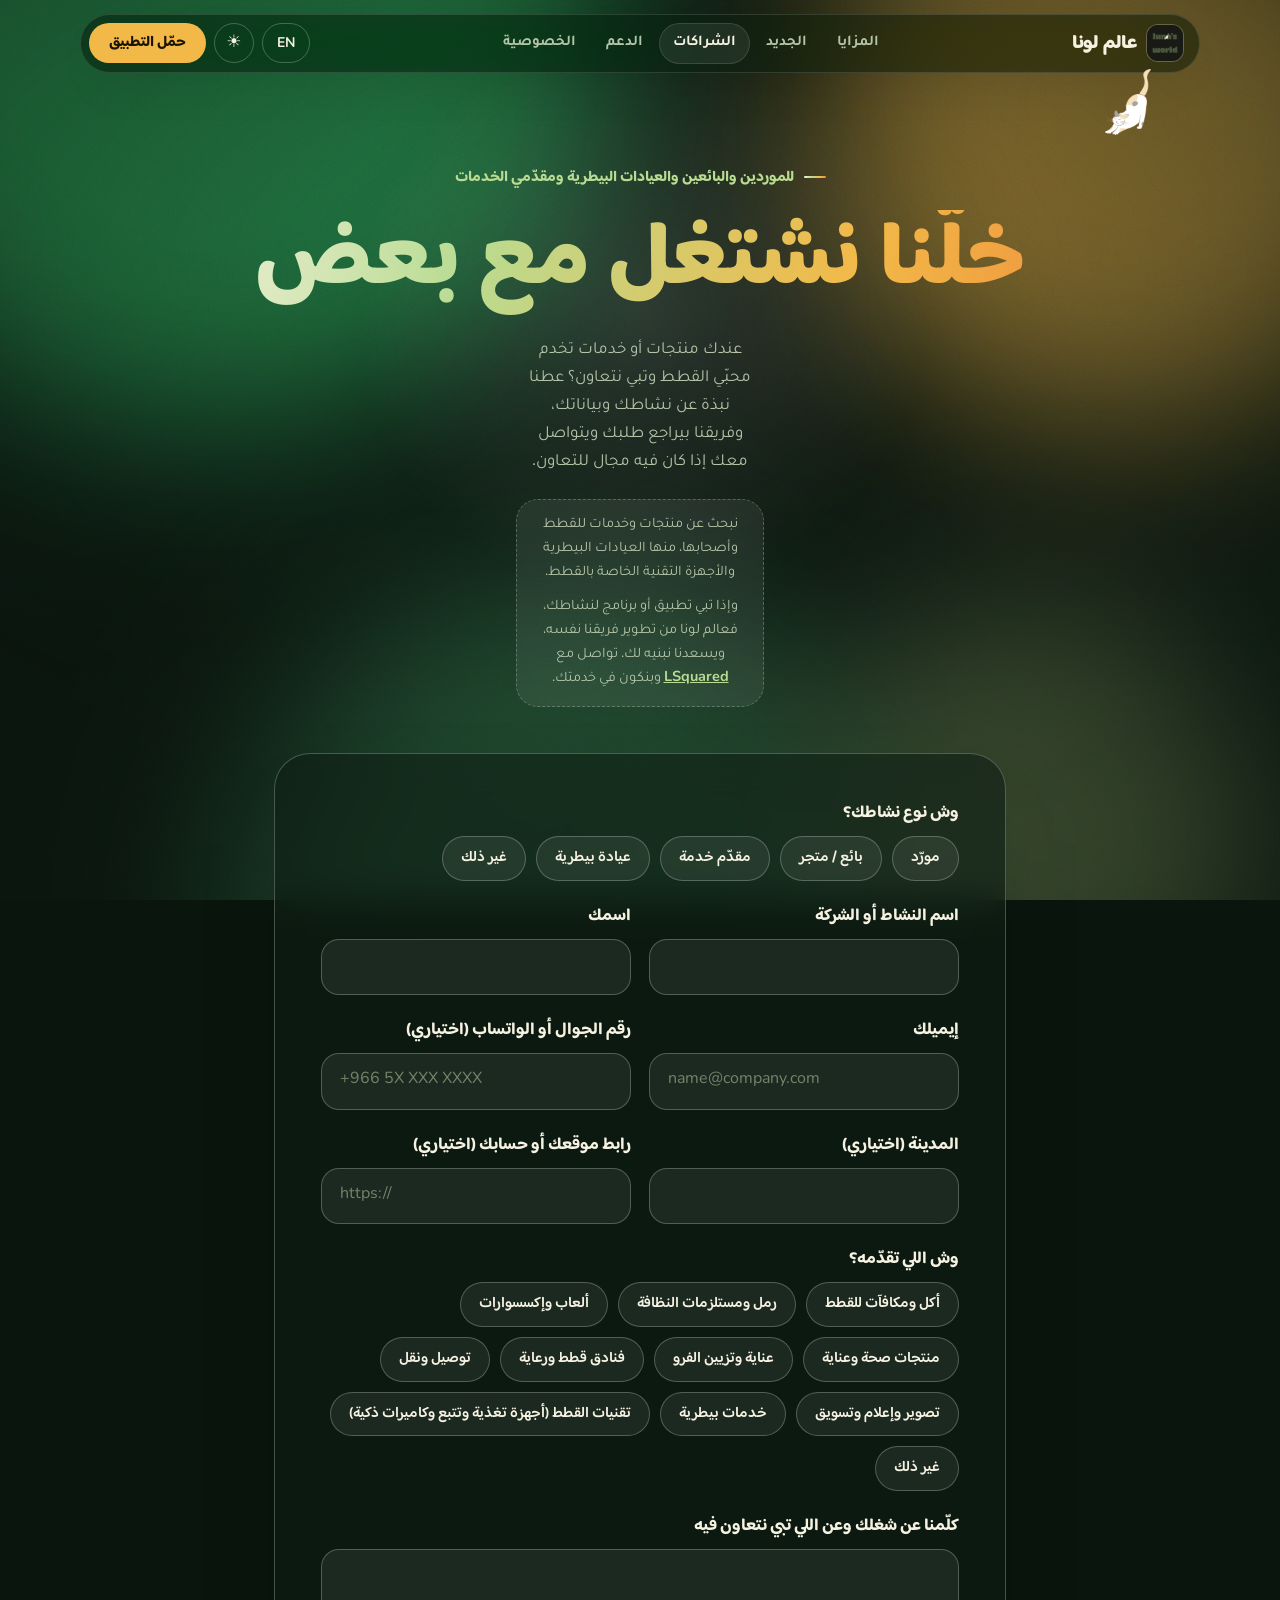
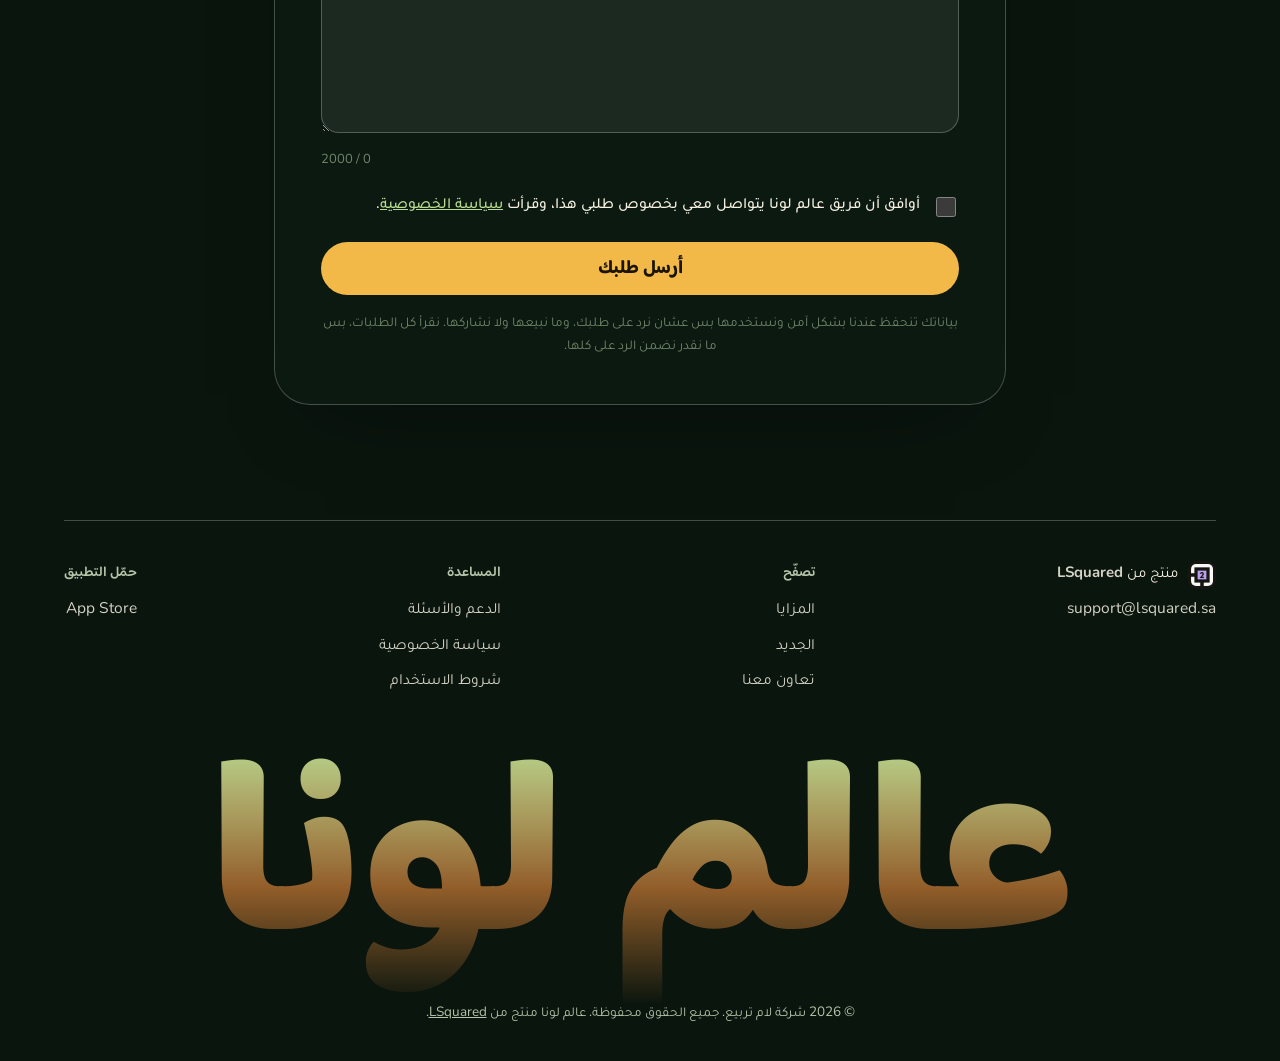
==== commit ddb16e73: "Fix footer wordmark overflow, open in Arabic by default - Size the big footer wordmark from the spac" ====
--- a/partners.html
+++ b/partners.html
@@ -25,7 +25,7 @@
 <link rel="icon" type="image/png" href="assets/img/app-icon.png">
 <link rel="apple-touch-icon" href="assets/img/app-icon.png">
 <meta name="theme-color" content="#080b06">
-<script>(function(){var d=document.documentElement,l="ar",h="dark";d.classList.add("js");try{l=localStorage.getItem("lunasworld-lang")||"ar";h=localStorage.getItem("lunasworld-theme-v2")||"dark"}catch(e){}d.lang=l;d.dir=l==="ar"?"rtl":"ltr";d.setAttribute("data-theme",h)})();</script>
+<script>(function(){var d=document.documentElement,l="ar",h="dark";d.classList.add("js");try{l=localStorage.getItem("lunasworld-lang-v2")||"ar";h=localStorage.getItem("lunasworld-theme-v2")||"dark"}catch(e){}d.lang=l;d.dir=l==="ar"?"rtl":"ltr";d.setAttribute("data-theme",h)})();</script>
 <link rel="stylesheet" href="assets/site.css">
 <!-- HEAD-ASSETS:END -->
 <!-- SEO-EXTRA:START -->
--- a/assets/site.css
+++ b/assets/site.css
@@ -695,6 +695,9 @@
 .lsquared-line a:hover { color: var(--ac); }
 .foot-big { font: 800 clamp(64px, 17vw, 270px)/.92 var(--display); letter-spacing: -.05em; text-align: center; margin: 40px 0 -.12em; background: linear-gradient(180deg, var(--g2) 0%, color-mix(in oklab, var(--g4) 60%, transparent) 55%, transparent 98%); -webkit-background-clip: text; background-clip: text; color: transparent; -webkit-text-fill-color: transparent; user-select: none; white-space: nowrap; transform: translateY(calc(var(--fy, 0) * 1px)); }
 html[lang="ar"] .foot-big { letter-spacing: 0; line-height: 1.1; }
+/* size the wordmark from the space it has, so it can never run off the screen (English is ~5.2em wide, Arabic ~3.5em) */
+.foot-big { font-size: clamp(34px, calc((100vw - 2 * var(--gut)) / 5.5), 250px); max-width: 100%; }
+html[lang="ar"] .foot-big { font-size: clamp(40px, calc((100vw - 2 * var(--gut)) / 3.7), 250px); }
 .copyright { text-align: center; font-size: 13.5px; color: var(--fg-2); position: relative; z-index: 2; margin-top: 22px; }
 .copyright a { color: var(--fg-2); }
 
